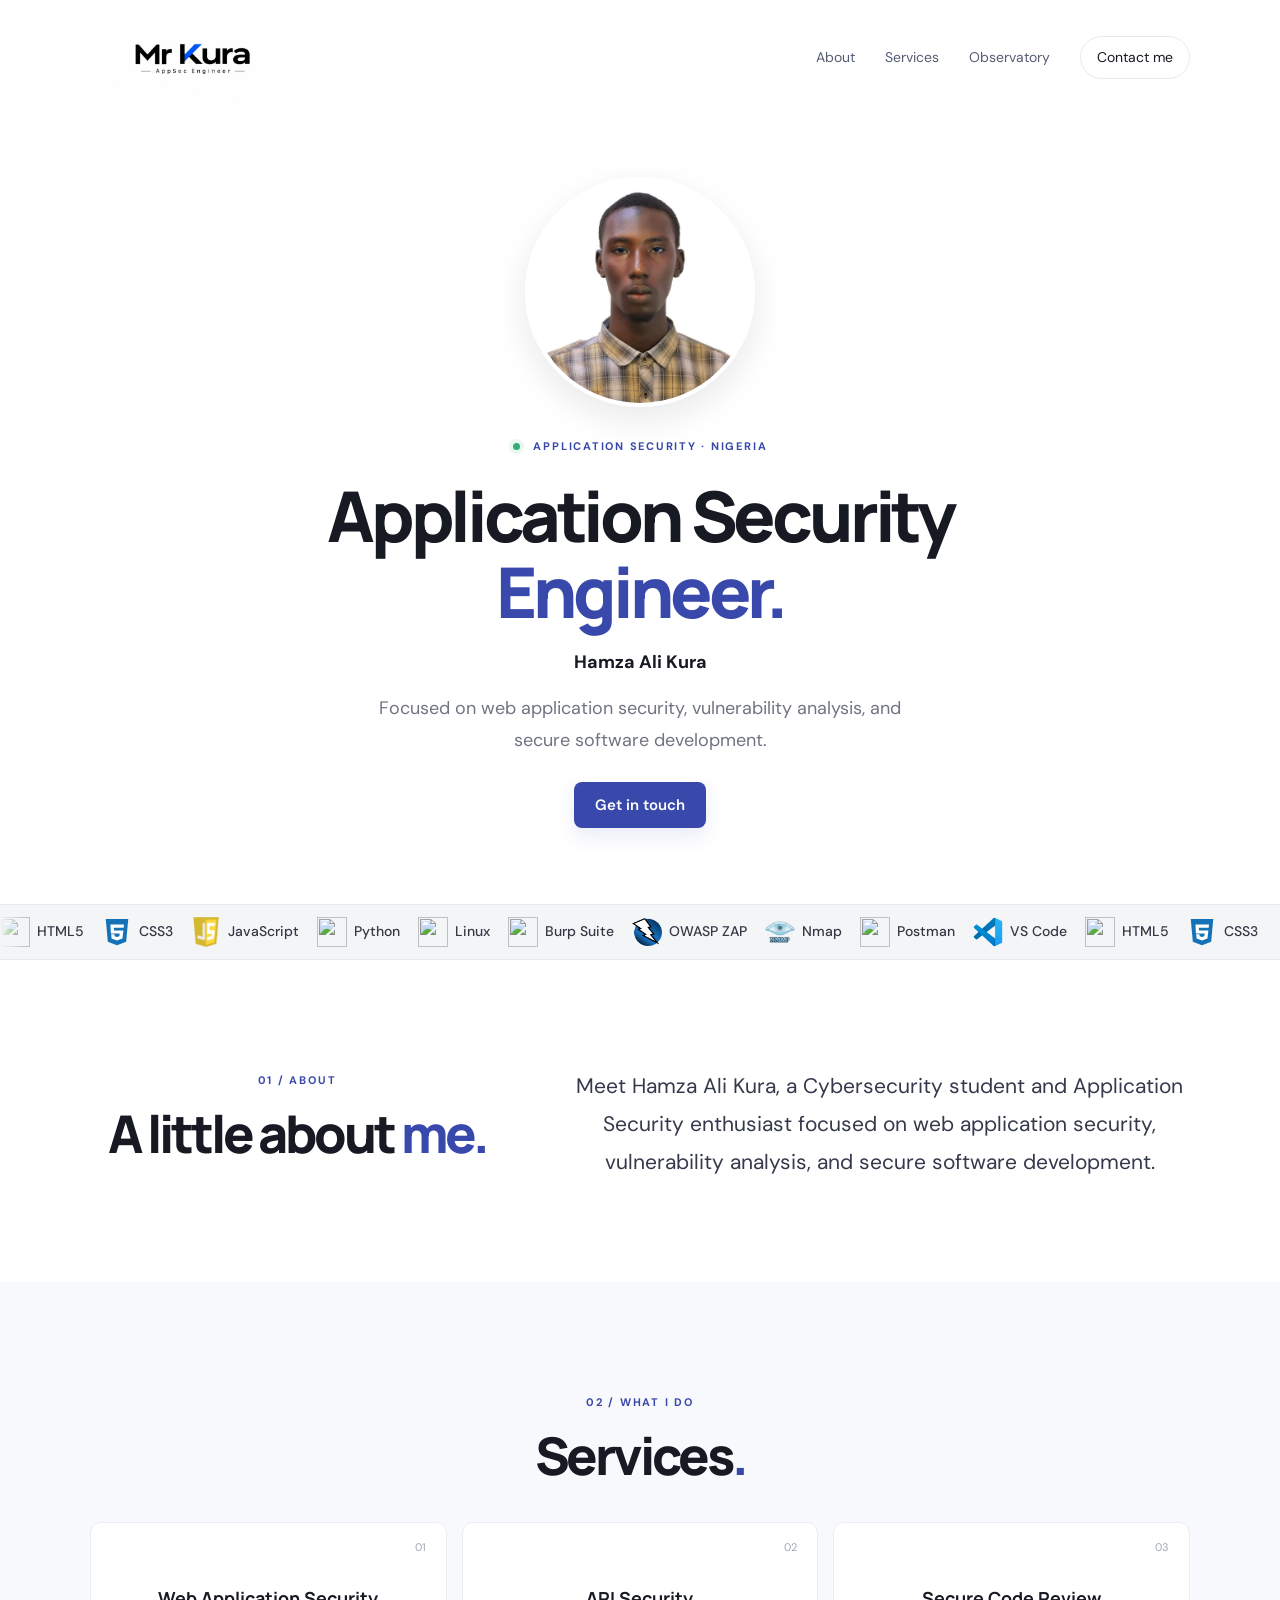
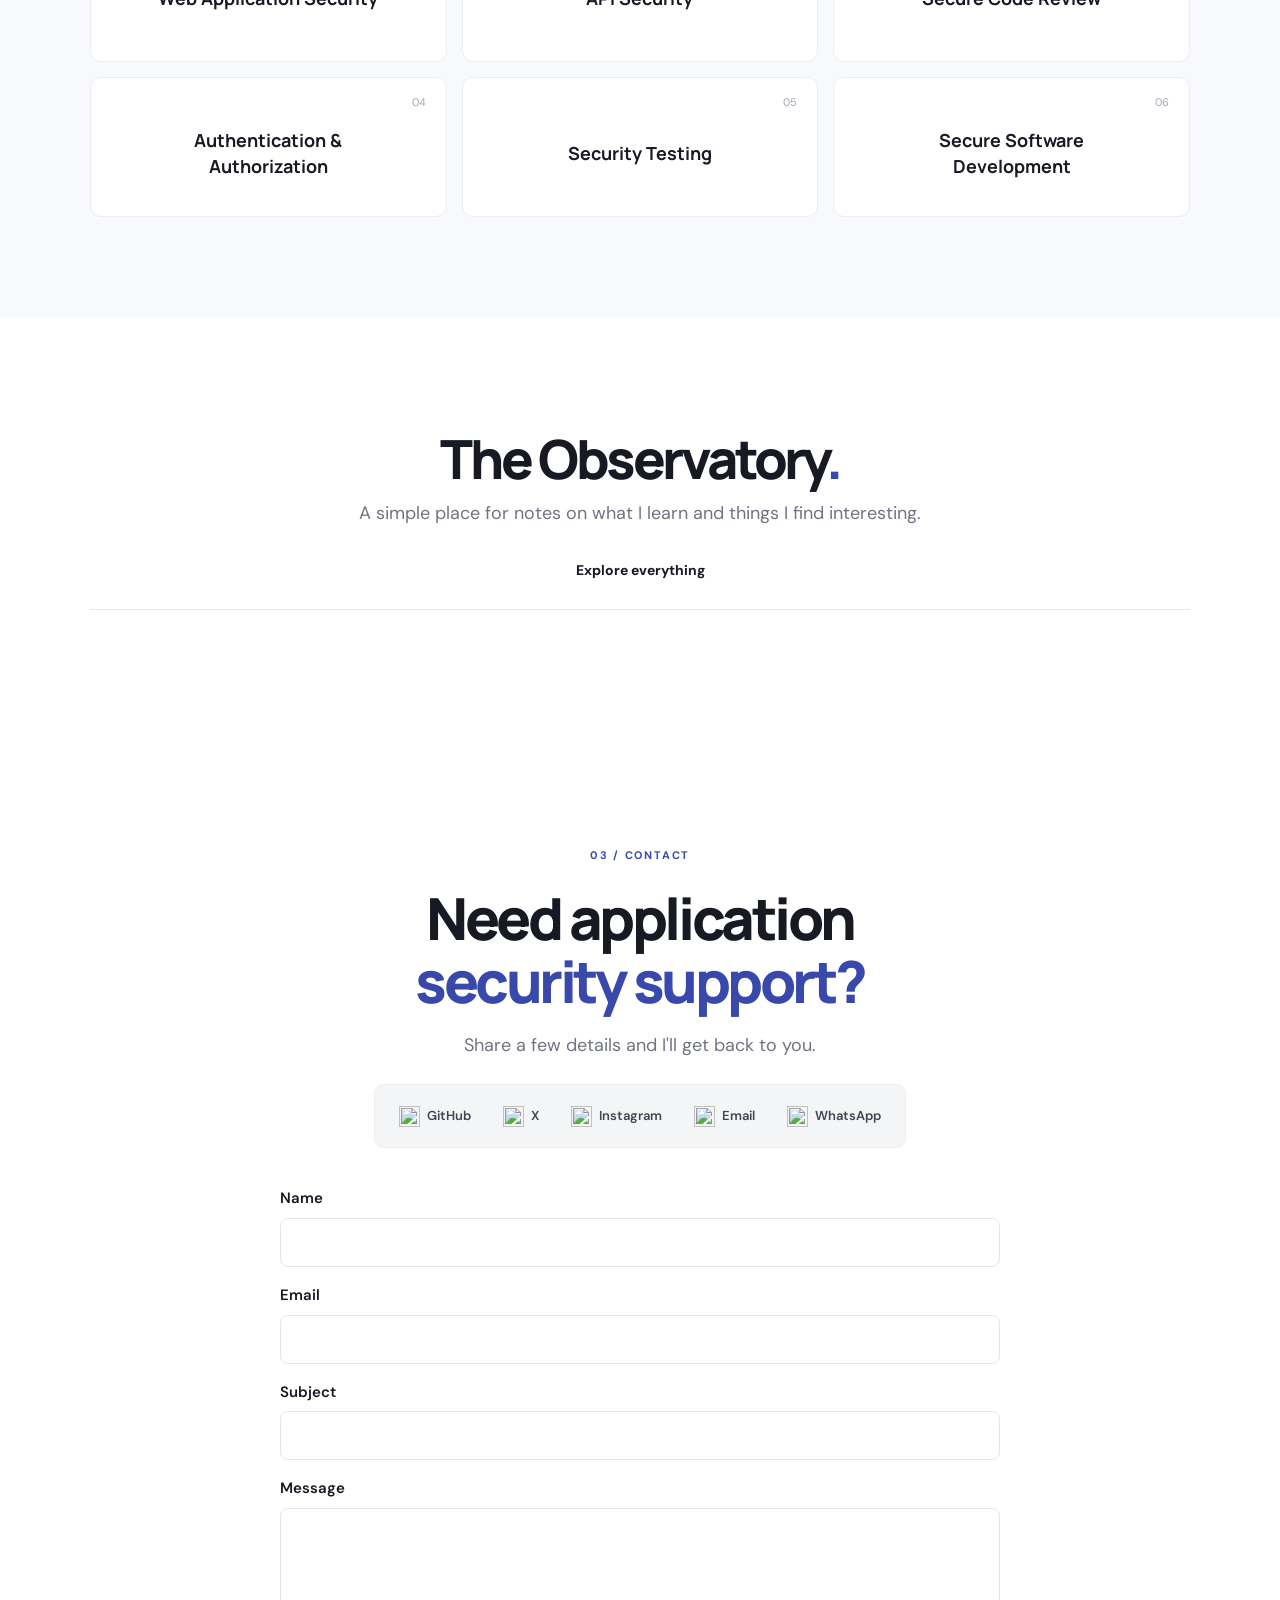
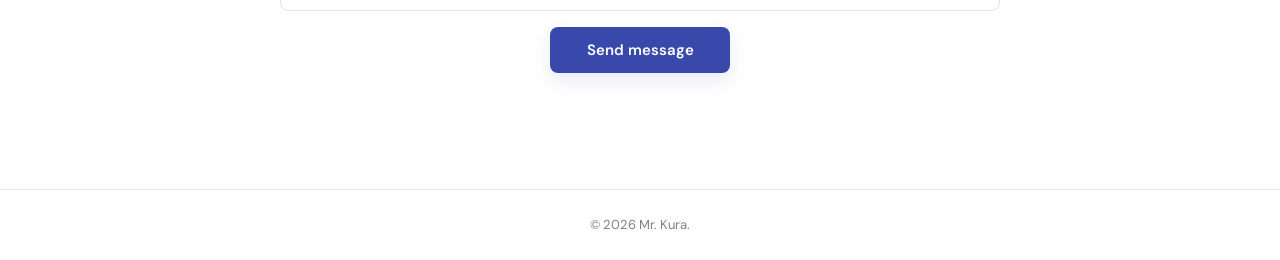
==== index.html @ a8e8bd3b "Prepare public Mr Kura website" ====
<!doctype html>
<html lang="en">
<head>
  <meta charset="utf-8"><meta name="viewport" content="width=device-width,initial-scale=1">
  <meta name="description" content="Hamza Ali Kura — Application Security Engineer focused on web application security, vulnerability analysis, and secure software development.">
  <meta name="theme-color" content="#ffffff"><title>Mr. Kura — Application Security Engineer</title>
  <link rel="preconnect" href="https://fonts.googleapis.com"><link rel="preconnect" href="https://fonts.gstatic.com" crossorigin>
  <link href="https://fonts.googleapis.com/css2?family=DM+Sans:wght@400;500;600;700&family=Manrope:wght@400;500;600;700;800&display=swap" rel="stylesheet">
  <link rel="stylesheet" href="/styles.css">
</head>
<body>
<header class="site-header"><a class="brand" href="/" aria-label="Mr. Kura home"><img src="/assets/mr-kura-logo.jpg" alt="Mr. Kura — AppSec Engineer"></a><nav aria-label="Main navigation"><a href="#about">About</a><a href="#services">Services</a><a href="/observatory/">Observatory</a><a href="#contact" class="nav-cta">Contact me</a></nav></header>
<main>
<section class="hero wrap"><div class="hero-copy"><img class="hero-portrait" src="/assets/hamza-kura-portrait.jpg" alt="Portrait of Hamza Ali Kura" width="180" height="180"><p class="eyebrow"><span class="status-dot"></span> APPLICATION SECURITY · NIGERIA</p><h1>Application Security<br><span>Engineer.</span></h1><p class="hero-role">Hamza Ali Kura</p><p class="hero-intro">Focused on web application security, vulnerability analysis, and secure software development.</p><div class="hero-actions"><a class="button primary" href="#contact">Get in touch</a></div></div></section>
<section class="tools-band" aria-label="Application security tools"><div class="tools-track"><div class="tools-row"><div class="tools-set"><span class="tool"><img src="https://cdn.simpleicons.org/html5/E34F26" data-fallback="https://cdn.jsdelivr.net/npm/simple-icons@v15/icons/html5.svg" alt="" width="22" height="22" loading="eager"><span>HTML5</span></span><span class="tool"><img src="/assets/tool-logos/css3.svg" alt="" width="22" height="22" loading="eager"><span>CSS3</span></span><span class="tool"><img src="/assets/tool-logos/javascript-user.png" alt="" width="22" height="22" loading="eager"><span>JavaScript</span></span><span class="tool"><img src="https://cdn.simpleicons.org/python/3776AB" data-fallback="https://cdn.jsdelivr.net/npm/simple-icons@v15/icons/python.svg" alt="" width="22" height="22" loading="eager"><span>Python</span></span><span class="tool"><img src="https://cdn.simpleicons.org/linux/FCC624" data-fallback="https://cdn.jsdelivr.net/npm/simple-icons@v15/icons/linux.svg" alt="" width="22" height="22" loading="eager"><span>Linux</span></span><span class="tool"><img src="https://cdn.simpleicons.org/burpsuite/FF6633" data-fallback="https://cdn.jsdelivr.net/npm/simple-icons@v15/icons/burpsuite.svg" alt="" width="22" height="22" loading="eager"><span>Burp Suite</span></span><span class="tool"><img src="/assets/tool-logos/owasp-zap-user.png" alt="" width="22" height="22" loading="eager"><span>OWASP ZAP</span></span><span class="tool"><img src="/assets/tool-logos/nmap-user.png" alt="" width="22" height="22" loading="eager"><span>Nmap</span></span><span class="tool"><img src="https://cdn.simpleicons.org/postman/FF6C37" data-fallback="https://cdn.jsdelivr.net/npm/simple-icons@v15/icons/postman.svg" alt="" width="22" height="22" loading="eager"><span>Postman</span></span><span class="tool"><img src="/assets/tool-logos/vscode-user.png" alt="" width="22" height="22" loading="eager"><span>VS Code</span></span></div><div class="tools-set" aria-hidden="true"><span class="tool"><img src="https://cdn.simpleicons.org/html5/E34F26" data-fallback="https://cdn.jsdelivr.net/npm/simple-icons@v15/icons/html5.svg" alt="" width="22" height="22" loading="eager"><span>HTML5</span></span><span class="tool"><img src="/assets/tool-logos/css3.svg" alt="" width="22" height="22" loading="eager"><span>CSS3</span></span><span class="tool"><img src="/assets/tool-logos/javascript-user.png" alt="" width="22" height="22" loading="eager"><span>JavaScript</span></span><span class="tool"><img src="https://cdn.simpleicons.org/python/3776AB" data-fallback="https://cdn.jsdelivr.net/npm/simple-icons@v15/icons/python.svg" alt="" width="22" height="22" loading="eager"><span>Python</span></span><span class="tool"><img src="https://cdn.simpleicons.org/linux/FCC624" data-fallback="https://cdn.jsdelivr.net/npm/simple-icons@v15/icons/linux.svg" alt="" width="22" height="22" loading="eager"><span>Linux</span></span><span class="tool"><img src="https://cdn.simpleicons.org/burpsuite/FF6633" data-fallback="https://cdn.jsdelivr.net/npm/simple-icons@v15/icons/burpsuite.svg" alt="" width="22" height="22" loading="eager"><span>Burp Suite</span></span><span class="tool"><img src="/assets/tool-logos/owasp-zap-user.png" alt="" width="22" height="22" loading="eager"><span>OWASP ZAP</span></span><span class="tool"><img src="/assets/tool-logos/nmap-user.png" alt="" width="22" height="22" loading="eager"><span>Nmap</span></span><span class="tool"><img src="https://cdn.simpleicons.org/postman/FF6C37" data-fallback="https://cdn.jsdelivr.net/npm/simple-icons@v15/icons/postman.svg" alt="" width="22" height="22" loading="eager"><span>Postman</span></span><span class="tool"><img src="/assets/tool-logos/vscode-user.png" alt="" width="22" height="22" loading="eager"><span>VS Code</span></span></div><div class="tools-set" aria-hidden="true"><span class="tool"><img src="https://cdn.simpleicons.org/html5/E34F26" data-fallback="https://cdn.jsdelivr.net/npm/simple-icons@v15/icons/html5.svg" alt="" width="22" height="22" loading="eager"><span>HTML5</span></span><span class="tool"><img src="/assets/tool-logos/css3.svg" alt="" width="22" height="22" loading="eager"><span>CSS3</span></span><span class="tool"><img src="/assets/tool-logos/javascript-user.png" alt="" width="22" height="22" loading="eager"><span>JavaScript</span></span><span class="tool"><img src="https://cdn.simpleicons.org/python/3776AB" data-fallback="https://cdn.jsdelivr.net/npm/simple-icons@v15/icons/python.svg" alt="" width="22" height="22" loading="eager"><span>Python</span></span><span class="tool"><img src="https://cdn.simpleicons.org/linux/FCC624" data-fallback="https://cdn.jsdelivr.net/npm/simple-icons@v15/icons/linux.svg" alt="" width="22" height="22" loading="eager"><span>Linux</span></span><span class="tool"><img src="https://cdn.simpleicons.org/burpsuite/FF6633" data-fallback="https://cdn.jsdelivr.net/npm/simple-icons@v15/icons/burpsuite.svg" alt="" width="22" height="22" loading="eager"><span>Burp Suite</span></span><span class="tool"><img src="/assets/tool-logos/owasp-zap-user.png" alt="" width="22" height="22" loading="eager"><span>OWASP ZAP</span></span><span class="tool"><img src="/assets/tool-logos/nmap-user.png" alt="" width="22" height="22" loading="eager"><span>Nmap</span></span><span class="tool"><img src="https://cdn.simpleicons.org/postman/FF6C37" data-fallback="https://cdn.jsdelivr.net/npm/simple-icons@v15/icons/postman.svg" alt="" width="22" height="22" loading="eager"><span>Postman</span></span><span class="tool"><img src="/assets/tool-logos/vscode-user.png" alt="" width="22" height="22" loading="eager"><span>VS Code</span></span></div><div class="tools-set" aria-hidden="true"><span class="tool"><img src="https://cdn.simpleicons.org/html5/E34F26" data-fallback="https://cdn.jsdelivr.net/npm/simple-icons@v15/icons/html5.svg" alt="" width="22" height="22" loading="eager"><span>HTML5</span></span><span class="tool"><img src="/assets/tool-logos/css3.svg" alt="" width="22" height="22" loading="eager"><span>CSS3</span></span><span class="tool"><img src="/assets/tool-logos/javascript-user.png" alt="" width="22" height="22" loading="eager"><span>JavaScript</span></span><span class="tool"><img src="https://cdn.simpleicons.org/python/3776AB" data-fallback="https://cdn.jsdelivr.net/npm/simple-icons@v15/icons/python.svg" alt="" width="22" height="22" loading="eager"><span>Python</span></span><span class="tool"><img src="https://cdn.simpleicons.org/linux/FCC624" data-fallback="https://cdn.jsdelivr.net/npm/simple-icons@v15/icons/linux.svg" alt="" width="22" height="22" loading="eager"><span>Linux</span></span><span class="tool"><img src="https://cdn.simpleicons.org/burpsuite/FF6633" data-fallback="https://cdn.jsdelivr.net/npm/simple-icons@v15/icons/burpsuite.svg" alt="" width="22" height="22" loading="eager"><span>Burp Suite</span></span><span class="tool"><img src="/assets/tool-logos/owasp-zap-user.png" alt="" width="22" height="22" loading="eager"><span>OWASP ZAP</span></span><span class="tool"><img src="/assets/tool-logos/nmap-user.png" alt="" width="22" height="22" loading="eager"><span>Nmap</span></span><span class="tool"><img src="https://cdn.simpleicons.org/postman/FF6C37" data-fallback="https://cdn.jsdelivr.net/npm/simple-icons@v15/icons/postman.svg" alt="" width="22" height="22" loading="eager"><span>Postman</span></span><span class="tool"><img src="/assets/tool-logos/vscode-user.png" alt="" width="22" height="22" loading="eager"><span>VS Code</span></span></div></div></div></section>
<section class="section wrap" id="about"><div class="section-heading"><p class="eyebrow">01 / ABOUT</p><h2>A little about <span>me.</span></h2></div><div class="about-copy"><p>Meet Hamza Ali Kura, a Cybersecurity student and Application Security enthusiast focused on web application security, vulnerability analysis, and secure software development.</p></div></section>
<section class="section services-section" id="services"><div class="wrap"><div class="section-heading"><p class="eyebrow">02 / WHAT I DO</p><h2>Services<span>.</span></h2></div><div class="service-grid"><article class="service-card"><span class="service-number">01</span><h3>Web Application Security</h3></article><article class="service-card"><span class="service-number">02</span><h3>API Security</h3></article><article class="service-card"><span class="service-number">03</span><h3>Secure Code Review</h3></article><article class="service-card"><span class="service-number">04</span><h3>Authentication &amp; Authorization</h3></article><article class="service-card"><span class="service-number">05</span><h3>Security Testing</h3></article><article class="service-card"><span class="service-number">06</span><h3>Secure Software Development</h3></article></div></div></section>
<section class="observatory-preview wrap" aria-labelledby="observatory-title"><div class="observatory-top"><div><h2 id="observatory-title">The Observatory<span>.</span></h2><p class="observatory-intro">A simple place for notes on what I learn and things I find interesting.</p></div><a class="text-link" href="/observatory/">Explore everything</a></div><div id="observatory-preview-list" class="preview-list" aria-live="polite"><p class="muted">A few notes from the Observatory.</p></div></section>
<section class="section contact-section" id="contact"><div class="wrap contact-layout"><div class="contact-intro"><p class="eyebrow">03 / CONTACT</p><h2>Need application<br><span>security support?</span></h2><p>Share a few details and I'll get back to you.</p><div class="social-links" aria-label="Contact and social links">
<a class="social-link" href="https://github.com/mi6n" target="_blank" rel="noopener noreferrer" aria-label="GitHub"><img src="https://cdn.simpleicons.org/github/181717" data-fallback="https://cdn.jsdelivr.net/npm/simple-icons@v15/icons/github.svg" alt=""><span>GitHub</span></a>
<a class="social-link" href="https://x.com/mi9nx" target="_blank" rel="noopener noreferrer" aria-label="X"><img src="https://cdn.simpleicons.org/x/000000" data-fallback="https://cdn.jsdelivr.net/npm/simple-icons@v15/icons/x.svg" alt=""><span>X</span></a>
<a class="social-link" href="https://www.instagram.com/mi6.nx/" target="_blank" rel="noopener noreferrer" aria-label="Instagram"><img src="https://cdn.simpleicons.org/instagram/E4405F" data-fallback="https://cdn.jsdelivr.net/npm/simple-icons@v15/icons/instagram.svg" alt=""><span>Instagram</span></a>
<a class="social-link" href="mailto:mrkura.services@gmail.com" aria-label="Email"><img src="https://cdn.simpleicons.org/gmail/EA4335" data-fallback="https://cdn.jsdelivr.net/npm/simple-icons@v15/icons/gmail.svg" alt=""><span>Email</span></a>
<a class="social-link" href="https://wa.me/qr/IKC6MCKXSMO6H1" target="_blank" rel="noopener noreferrer" aria-label="WhatsApp"><img src="https://cdn.simpleicons.org/whatsapp/25D366" data-fallback="https://cdn.jsdelivr.net/npm/simple-icons@v15/icons/whatsapp.svg" alt=""><span>WhatsApp</span></a>
</div></div><form class="contact-form" data-form="contact"><label>Name<input name="name" autocomplete="name" required maxlength="100"></label><label>Email<input name="email" type="email" autocomplete="email" required maxlength="254"></label><label>Subject<input name="subject" required maxlength="160"></label><label>Message<textarea name="message" rows="3" required maxlength="5000" data-autogrow></textarea></label><input class="trap" name="website" tabindex="-1" autocomplete="off" aria-hidden="true"><button class="button primary" type="submit">Send message</button><p class="form-status" aria-live="polite"></p></form></div></section>
</main><footer><p>© 2026 Mr. Kura.</p></footer><script src="/assets/observatory-data.js" defer></script><script src="/script.js" defer></script>
</body></html>
---- styles.css ----
:root{--ink:#171923;--muted:#707482;--blue:#3949ab;--pale:#f6f7fb;--line:#e9eaf0;--white:#fff;--serif:Manrope, sans-serif}*{box-sizing:border-box}html{scroll-behavior:smooth;scroll-padding-top:90px}body{margin:0;color:var(--ink);background:#fff;font-family:'DM Sans',sans-serif;line-height:1.65}a{color:inherit;text-decoration:none}button,input,textarea,select{font:inherit}.wrap{width:min(1100px,calc(100% - 48px));margin-inline:auto}.site-header{min-height:88px;display:flex;align-items:center;justify-content:space-between;width:min(1100px,calc(100% - 48px));margin:auto;gap:22px}.brand{display:block;width:205px;max-width:48%;overflow:hidden}.brand img{display:block;width:100%;height:auto}.site-header nav{display:flex;align-items:center;gap:30px;font-size:14px;color:#555d72}.site-header nav a:hover,.text-link:hover,.social-links a:hover{color:var(--blue)}.nav-cta{padding:9px 16px;border:1px solid var(--line);border-radius:99px;color:var(--ink)!important}.nav-cta span,.button span{margin-left:9px}.hero{min-height:570px;display:grid;grid-template-columns:1.05fr .95fr;align-items:center;gap:45px;padding-top:55px;padding-bottom:75px}.hero-copy{text-align:center;grid-column:1/-1;max-width:800px;margin:auto}.eyebrow,.section-kicker{font-size:11px;letter-spacing:.16em;font-weight:700;color:var(--blue)}.status-dot{display:inline-block;width:7px;height:7px;border-radius:50%;background:#35ad78;margin-right:9px;box-shadow:0 0 0 4px #e8f7f0}.hero h1,.section-heading h2,.contact-intro h2,.observatory-hero h1,.observatory-top h2{font-family:var(--serif);letter-spacing:-.06em;line-height:1.08;font-size:clamp(42px,6vw,70px);margin:23px 0 18px;font-weight:800}.hero h1 span,.section-heading h2 span,.contact-intro h2 span,.observatory-hero h1 span,.observatory-top h2 span{color:var(--blue)}.hero-role{font-weight:700;font-size:16px;margin:12px 0}.hero-intro{max-width:540px;color:var(--muted);font-size:16px;margin:16px auto 26px}.hero-actions{display:flex;align-items:center;justify-content:center;gap:22px}.button{border:0;border-radius:8px;padding:13px 21px;font:600 14px 'DM Sans';cursor:pointer;display:inline-flex;align-items:center;justify-content:center}.primary{background:var(--blue);color:white;box-shadow:0 8px 20px #3949ab1c}.primary:hover{background:#2e3d98;transform:translateY(-1px)}.portrait-wrap{display:none}.tools-band{background:#f7f8fb;color:var(--ink);padding:12px 0 14px;overflow:hidden;border-top:1px solid #f0f1f5;border-bottom:1px solid #f0f1f5}.tools-band .section-kicker{color:#666d7e;margin-bottom:17px;text-align:center}.tools-track{overflow:hidden;mask-image:linear-gradient(90deg,transparent,#000 4%,#000 96%,transparent)}.tools-row{display:flex;align-items:center;justify-content:space-between;gap:36px;width:max-content;min-width:100%;animation:marquee 38s linear infinite}.tools-track:hover .tools-row{animation-play-state:paused}.tool{display:flex;align-items:center;gap:9px;color:#454a57;font-size:13px;white-space:nowrap}.tool img{width:19px;height:19px;object-fit:contain}.tool img[src*="owasp"],.tool img[src*="nmap"]{filter:none}@keyframes marquee{to{transform:translateX(-35%)}}.section{padding-top:100px;padding-bottom:100px;display:grid;grid-template-columns:.8fr 1.2fr;gap:65px}.section-heading h2{font-size:48px;margin-top:17px}.about-copy{padding-top:28px;max-width:650px;color:var(--muted);font-size:18px}.about-copy p{margin:0}.about-copy p:first-child{font-size:20px;color:#34394b;line-height:1.8}.services-section{display:block;background:#f8f9fc}.services-section .section-heading{margin-bottom:38px}.service-grid{display:grid;grid-template-columns:repeat(3,minmax(0,1fr));gap:15px}.service-card{position:relative;padding:27px 24px;background:#fff;border:1px solid #eceef3;border-radius:11px;min-height:140px;display:flex;align-items:center}.service-number{position:absolute;right:20px;top:15px;font-size:11px;color:#a1a6b5}.service-card h3{font:700 16px/1.45 Manrope;margin:12px 0 0;max-width:230px}.observatory-preview{padding-top:100px;padding-bottom:100px}.observatory-top{display:flex;align-items:end;justify-content:space-between;gap:30px;padding-bottom:27px;border-bottom:1px solid var(--line)}.observatory-top h2{font-size:clamp(38px,5vw,54px);margin:12px 0}.observatory-intro{color:var(--muted);max-width:510px;margin:0}.observatory-top>.text-link{white-space:nowrap;font-size:14px;font-weight:700;padding-bottom:8px}.preview-list{display:grid;grid-template-columns:repeat(3,minmax(0,1fr));gap:26px;padding-top:25px}.preview-item{padding:4px 0}.preview-item a{display:block}.preview-item h3{font:700 19px/1.35 Manrope;margin:10px 0}.preview-item p{color:var(--muted);font-size:14px;margin:0}.entry-meta{display:flex;align-items:center;gap:12px;color:#858a98;font-size:12px}.entry-category{color:var(--blue);font-weight:700;letter-spacing:.04em}.contact-section{display:block;background:#fff}.contact-layout{display:grid;grid-template-columns:.9fr 1.1fr;gap:90px}.contact-intro h2{font-size:55px}.contact-intro>p:not(.eyebrow){color:var(--muted)}.email-link{display:inline-block;margin-top:18px;color:var(--blue);font-weight:700;font-size:14px;overflow-wrap:anywhere}.social-links{display:flex;gap:20px;flex-wrap:wrap;margin-top:24px;font-size:13px;font-weight:600;color:#555d72}.contact-form{display:grid;gap:16px}.contact-form label{font-size:13px;font-weight:600;display:grid;gap:7px}.contact-form input,.contact-form textarea,.contact-form select{width:100%;border:1px solid #e2e5ed;border-radius:8px;padding:13px 14px;font:14px 'DM Sans';color:var(--ink);background:#fff;outline:none}.contact-form input:focus,.contact-form textarea:focus,.contact-form select:focus,.search-label input:focus{border-color:var(--blue);box-shadow:0 0 0 3px #3949ab15}.contact-form textarea{resize:none;overflow-y:hidden;min-height:92px;line-height:1.6}.contact-form button{justify-self:start}.form-status{font-size:13px;color:var(--blue);margin:0}.trap{position:absolute!important;left:-10000px!important;width:1px!important;height:1px!important;opacity:0!important}footer{border-top:1px solid var(--line);text-align:center;padding:24px;color:#7a8090;font-size:13px}footer p{margin:0}
/* The Observatory */
.observatory-page{padding-top:32px;padding-bottom:100px;max-width:920px}.back-link{display:inline-block;color:#646a78;font-size:13px;font-weight:600;margin-bottom:35px}.back-link:hover{color:var(--blue)}.observatory-hero{padding:20px 0 54px;border-bottom:1px solid var(--line)}.observatory-hero h1{font-size:clamp(48px,8vw,78px);margin:15px 0}.observatory-hero>p:last-child{max-width:650px;color:var(--muted);font-size:18px;margin:0}.observatory-controls{display:grid;gap:22px;padding:25px 0 20px;border-bottom:1px solid var(--line)}.category-filters{display:flex;flex-wrap:wrap;gap:8px}.filter-button{border:1px solid transparent;border-radius:99px;background:transparent;color:#666d7b;padding:7px 12px;font-size:12px;cursor:pointer}.filter-button:hover,.filter-button.active{background:#f0f2fa;color:var(--blue);border-color:#e7e9f5}.search-label{display:grid;gap:6px;font-size:12px;font-weight:600;color:#626878;max-width:380px}.search-label input{border:1px solid var(--line);border-radius:7px;padding:11px 13px;font-size:14px;outline:none}.observatory-list{display:grid}.observatory-list-item{border-bottom:1px solid var(--line);padding:27px 0}.entry-link{display:block}.entry-link h2{font:700 24px/1.3 Manrope;letter-spacing:-.035em;margin:10px 0 6px}.entry-link>p{color:var(--muted);margin:0;max-width:700px}.entry-read{display:inline-block;margin-top:13px;font-size:12px;color:var(--blue);font-weight:700}.observatory-entry{max-width:740px;padding-top:20px}.observatory-entry h1{font:800 clamp(38px,6vw,58px)/1.1 Manrope;letter-spacing:-.055em;margin:12px 0}.entry-detail-meta{color:#858a98;font-size:13px}.entry-lede{font-size:19px;color:#555c6c;line-height:1.7;margin:28px 0}.entry-paragraph{font-size:17px;line-height:1.9;color:#444a58;margin:20px 0}.entry-references{border-top:1px solid var(--line);margin-top:45px;padding-top:22px}.entry-references h2{font:700 18px Manrope}.entry-references a{display:block;color:var(--blue);font-size:14px;margin:8px 0}.muted{color:var(--muted)}
@media(max-width:850px){.site-header nav{gap:17px}.service-grid{grid-template-columns:repeat(2,minmax(0,1fr))}.contact-layout{gap:50px}}
@media(max-width:640px){.wrap,.site-header{width:calc(100% - 36px)}.site-header{min-height:76px;gap:12px}.brand{width:150px;max-width:42%}.site-header nav{gap:11px;font-size:11px}.site-header nav a:nth-child(1),.site-header nav a:nth-child(2){display:none}.nav-cta{padding:8px 12px}.hero{min-height:auto;padding-top:65px;padding-bottom:65px}.hero h1{font-size:clamp(39px,10vw,55px)}.hero-intro{font-size:15px}.tools-band{padding:22px 0}.tools-row{gap:26px}.tool{font-size:12px}.section{grid-template-columns:1fr;gap:12px;padding-top:72px;padding-bottom:72px}.section-heading h2{font-size:41px}.about-copy{padding-top:0}.about-copy p:first-child{font-size:18px}.service-grid{grid-template-columns:1fr;gap:11px}.service-card{min-height:105px;padding:22px}.service-card h3{font-size:15px;margin:0}.observatory-preview{padding-top:72px;padding-bottom:72px}.observatory-top{display:block}.observatory-top h2{font-size:40px}.observatory-top>.text-link{display:inline-block;margin-top:20px}.preview-list{grid-template-columns:1fr;gap:23px}.contact-layout{grid-template-columns:1fr;gap:35px}.contact-intro h2{font-size:46px}.contact-form{gap:14px}.observatory-page{padding-top:25px;padding-bottom:70px}.observatory-hero{padding-bottom:35px}.observatory-hero h1{font-size:clamp(43px,12vw,62px)}.observatory-hero>p:last-child{font-size:16px}.category-filters{gap:4px}.filter-button{font-size:11px;padding:7px 9px}.entry-link h2{font-size:21px}.observatory-entry h1{font-size:39px}}
@media(max-width:360px){.site-header nav{gap:8px}.site-header nav a:nth-child(3){display:none}.brand{width:138px}.wrap,.site-header{width:calc(100% - 28px)}.hero h1{font-size:38px}.hero-actions .button{width:100%}.observatory-hero h1{font-size:40px}}
@media(prefers-reduced-motion:reduce){html{scroll-behavior:auto}.tools-row{animation:none}.primary:hover{transform:none}}

/* Requested refinements: portrait, clearer logos, larger type and centered presentation */
body{font-size:17px}
.hero{display:block;min-height:0;padding-top:62px;padding-bottom:76px;text-align:center}
.hero-copy{max-width:820px;margin:0 auto;text-align:center}
.hero-portrait{display:block;width:180px;height:180px;object-fit:cover;object-position:center 28%;border-radius:22px;margin:0 auto 28px;border:1px solid var(--line);box-shadow:0 14px 36px #17192312}
.hero-intro{font-size:18px;line-height:1.75}
.hero-role{font-size:18px}
.button{font-size:15px}
.tool{font-size:15px;gap:11px}
.tool img{width:34px;height:34px;display:block;flex:0 0 34px}
.tools-row{gap:42px}
.section-heading{text-align:center}
.section-heading h2{font-size:52px}
.about-copy{max-width:760px;margin:0 auto;padding-top:8px;text-align:center;font-size:19px}
.about-copy p:first-child{font-size:21px}
.services-section .section-heading{text-align:center}
.service-card{justify-content:center;text-align:center}
.service-card h3{font-size:18px}
.observatory-top{align-items:center;flex-direction:column;text-align:center}
.observatory-intro{font-size:17px;margin-inline:auto}
.observatory-top>.text-link{padding:0}
.preview-item h3{font-size:21px}
.preview-item p{font-size:16px}
.contact-layout{grid-template-columns:1fr;gap:38px;max-width:820px}
.contact-intro{text-align:center}
.contact-intro h2{font-size:clamp(42px,5vw,58px)}
.contact-intro>p:not(.eyebrow){font-size:18px}
.email-link{font-size:17px}
.social-links{display:flex;justify-content:center;align-items:stretch;gap:22px;flex-wrap:wrap;margin:30px auto 0}
.social-link{display:flex;min-width:112px;flex-direction:column;align-items:center;justify-content:center;gap:9px;padding:15px 18px;border:1px solid var(--line);border-radius:13px;background:#fff;color:#34394b;font-size:15px;font-weight:700;transition:transform .18s ease,border-color .18s ease,box-shadow .18s ease}
.social-link:hover{transform:translateY(-3px);border-color:#cfd3e5;box-shadow:0 10px 24px #1719230c}
.social-link img{width:42px;height:42px;object-fit:contain;display:block}
.contact-form label{font-size:15px}
.contact-form input,.contact-form textarea,.contact-form select{font-size:16px}
.observatory-page{text-align:center}
.observatory-page>.back-link{display:inline-block}
.observatory-hero{padding-top:24px;text-align:center}
.observatory-hero>p:last-child{margin-inline:auto;font-size:19px}
.observatory-controls{display:block;text-align:center}
.category-filters{justify-content:center;gap:9px}
.filter-button{font-size:14px;padding:9px 15px}
.observatory-list{max-width:850px;margin:0 auto;text-align:center;width:100%}
.observatory-list-item{padding:30px 0}
.entry-meta{justify-content:center;font-size:14px}
.entry-link h2{font-size:27px}
.entry-link>p{font-size:17px;margin-inline:auto}
.entry-read{font-size:14px}
.observatory-entry{margin:0 auto;text-align:center}
.observatory-entry .entry-detail-meta{font-size:15px}
.observatory-entry .entry-lede{font-size:21px}
.observatory-entry .entry-paragraph{font-size:18px}
.back-link{font-size:15px}
@media(max-width:640px){
  body{font-size:16px}
  .hero{padding-top:48px;padding-bottom:56px}
  .hero-portrait{width:148px;height:148px;border-radius:18px;margin-bottom:24px}
  .hero-intro{font-size:16px}
  .section-heading h2{font-size:42px}
  .about-copy p:first-child{font-size:18px}
  .tool{font-size:14px}
  .tool img{width:30px;height:30px;flex-basis:30px}
  .tools-row{gap:30px}
  .contact-intro h2{font-size:42px}
  .social-links{gap:12px}
  .social-link{min-width:calc(50% - 8px);padding:13px 10px}
  .social-link img{width:38px;height:38px}
  .observatory-hero>p:last-child{font-size:16px}
  .filter-button{font-size:13px;padding:8px 11px}
  .entry-link h2{font-size:23px}
}
@media(prefers-reduced-motion:reduce){.social-link{transition:none}.social-link:hover{transform:none}}


/* Final requested refinements: circular portrait, locally bundled logos, simple Observatory and centered contact. */
.hero-portrait{width:230px;height:230px;border-radius:50%;object-fit:cover;object-position:center 25%;border:4px solid #fff;box-shadow:0 12px 34px #17192318;margin-bottom:30px}
.tools-band{padding:22px 0 24px}
.tools-band .section-kicker{margin-bottom:12px}
.tools-track{overflow:hidden;mask-image:linear-gradient(90deg,transparent,#000 2%,#000 98%,transparent)}
.tools-row{display:flex;width:max-content;min-width:0;animation:marquee 24s linear infinite;will-change:transform}
.tools-set{display:flex;align-items:center;gap:26px;padding-right:26px;flex:0 0 auto}
.tool{display:flex;align-items:center;gap:8px;font-size:14px;font-weight:600}
.tool img{width:30px;height:30px;flex:0 0 30px;object-fit:contain}
@keyframes marquee{to{transform:translateX(-50%)}}
.tools-track:hover .tools-row{animation-play-state:running}
.observatory-top .eyebrow{display:none}
.observatory-intro{font-size:18px;max-width:570px}
.observatory-hero{padding-top:22px}
.observatory-hero .eyebrow{display:none}
.observatory-hero>p:last-child{max-width:560px;font-size:19px}
.contact-intro{text-align:center}
.social-links{justify-content:center;gap:16px}
.social-link{min-width:132px;min-height:120px;padding:16px 14px}
.social-link img{width:50px;height:50px}
.social-link small{font-size:12px;font-weight:600;color:#707482;white-space:nowrap}
.contact-form{max-width:720px;width:100%;margin-inline:auto;text-align:left}
.contact-form button{justify-self:center;min-width:190px}
.form-status{text-align:center}
@media(max-width:640px){
 .hero-portrait{width:184px;height:184px;margin-bottom:25px}
 .tools-band{padding:18px 0 20px}
 .tools-set{gap:28px;padding-right:28px}
 .tool{font-size:14px;gap:8px}
 .tool img{width:34px;height:34px;flex-basis:34px}
 .social-links{gap:10px}
 .social-link{min-width:calc(50% - 6px);min-height:112px;padding:12px 8px}
 .social-link img{width:42px;height:42px}
 .social-link small{font-size:11px}
 .contact-form button{width:100%}
}
@media(prefers-reduced-motion:reduce){.tools-row{animation:none;transform:none}}

/* Final alignment and simple Observatory presentation */
.contact-form{justify-items:stretch;text-align:left}
.contact-form button{justify-self:center;min-width:170px}
.observatory-empty{grid-column:1/-1;text-align:center;color:var(--muted);font-size:16px;padding:18px 0;margin:0}


/* Compact, reliable logo strips inspired by the reference layout. */
.tools-band{background:#f4f5f7;border-top:1px solid #e8e9ed;border-bottom:1px solid #e8e9ed;padding:12px 0;overflow:hidden}
.tools-band .tools-track{width:100%;overflow:hidden;mask-image:linear-gradient(90deg,transparent,#000 2%,#000 98%,transparent)}
.tools-row{display:flex;align-items:center;width:max-content;min-width:0;animation:marquee 30s linear infinite;will-change:transform}
.tools-set{display:flex;align-items:center;gap:34px;padding-right:34px;flex:0 0 auto}
.tool{display:flex;align-items:center;gap:8px;font-size:14px;font-weight:500;white-space:nowrap;color:#333844}
.tool img{width:20px;height:20px;flex:0 0 20px;object-fit:contain}
.tools-track:hover .tools-row{animation-play-state:running}
.contact-intro{text-align:center}
.social-links{display:flex;justify-content:center;align-items:center;flex-wrap:wrap;gap:8px;margin:24px auto 0;padding:10px 12px;width:fit-content;max-width:100%;background:#f4f5f7;border:1px solid #eceef2;border-radius:10px}
.social-link{display:inline-flex;flex-direction:row;align-items:center;justify-content:center;gap:7px;min-width:0;min-height:42px;padding:8px 12px;border:0;border-radius:7px;background:transparent;box-shadow:none;font-size:13px;font-weight:600;color:#3f4552;transition:background .18s ease,color .18s ease}
.social-link:hover{transform:none;box-shadow:none;background:#e9ebf0;color:var(--blue)}
.social-link img{display:block;width:21px;height:21px;object-fit:contain}
.contact-form{max-width:720px;width:100%;margin-inline:auto;text-align:left}
.contact-form button{justify-self:center;min-width:180px}
@media(max-width:640px){.tools-band{padding:9px 0}.tools-set{gap:20px;padding-right:20px}.tool{font-size:13px;gap:7px}.tool img{width:27px;height:27px;flex-basis:27px}.social-links{width:100%;gap:4px;padding:8px;justify-content:center}.social-link{min-height:40px;padding:7px 9px;font-size:12px}.social-link img{width:19px;height:19px}.contact-form button{width:auto;min-width:180px}}
@media(prefers-reduced-motion:reduce){.tools-row{animation:none;transform:none}.social-link{transition:none}}


/* The tools strip intentionally runs continuously, including on hover and with reduced-motion preferences. */
.tools-row{animation:marquee 18s linear infinite!important;animation-play-state:running!important}
.tools-track:hover .tools-row{animation-play-state:running!important}
@media(prefers-reduced-motion:reduce){.tools-row{animation:marquee 18s linear infinite!important;animation-play-state:running!important}}


/* Tools strip: keep the duplicated logo sets directly adjacent for a seamless loop. */
.tools-row{justify-content:flex-start !important;gap:0 !important;min-width:0 !important;width:max-content !important;animation:marquee 32s linear infinite !important}
.tools-set{display:flex !important;align-items:center !important;gap:22px !important;padding-right:22px !important;flex:0 0 auto !important}
.tools-track:hover .tools-row{animation-play-state:running !important}
.tool{display:flex !important;align-items:center !important;gap:7px !important;white-space:nowrap !important}
.tool img{width:30px !important;height:30px !important;flex:0 0 30px !important;object-fit:contain !important}
@media(max-width:600px){.tools-set{gap:18px !important;padding-right:18px !important}.tool img{width:27px !important;height:27px !important;flex-basis:27px !important}}


/* Seamless, continuously filled tools ticker: four identical sets, one-set loop. */
.tools-band { overflow: hidden !important; }
.tools-track {
  width: 100% !important;
  overflow: hidden !important;
  mask-image: linear-gradient(90deg, transparent, #000 2%, #000 98%, transparent) !important;
}
.tools-row {
  display: flex !important;
  align-items: center !important;
  justify-content: flex-start !important;
  gap: 0 !important;
  width: max-content !important;
  min-width: max-content !important;
  animation: kura-tools-loop 36s linear infinite !important;
  animation-play-state: running !important;
  will-change: transform;
}
.tools-set {
  display: flex !important;
  align-items: center !important;
  justify-content: flex-start !important;
  flex: 0 0 auto !important;
  width: max-content !important;
  min-width: max-content !important;
  gap: 18px !important;
  padding: 0 18px 0 0 !important;
  margin: 0 !important;
}
.tool {
  display: flex !important;
  flex: 0 0 auto !important;
  align-items: center !important;
  gap: 7px !important;
  white-space: nowrap !important;
}
.tool img {
  width: 30px !important;
  height: 30px !important;
  flex: 0 0 30px !important;
  object-fit: contain !important;
}
.tools-track:hover .tools-row,
.tools-track:focus-within .tools-row {
  animation-play-state: running !important;
}
@keyframes kura-tools-loop {
  from { transform: translateX(0); }
  to { transform: translateX(-25%); }
}
@media (max-width: 600px) {
  .tools-set { gap: 15px !important; padding-right: 15px !important; }
  .tool img { width: 27px !important; height: 27px !important; flex-basis: 27px !important; }
}


/* =========================================
   MR KURA — ADMIN DASHBOARD REDESIGN
========================================= */

.admin-shell {
  max-width: 1240px;
  margin: 0 auto;
  padding: 35px 24px 70px;
  text-align: left;
}

.admin-topbar {
  display: flex;
  justify-content: space-between;
  align-items: center;
  gap: 20px;
  flex-wrap: wrap;
  margin-bottom: 28px;
}

.admin-topbar h1 {
  font-size: 38px;
}

.admin-actions {
  display: flex;
  align-items: center;
  gap: 9px;
}

.admin-button {
  display: inline-flex;
  align-items: center;
  justify-content: center;
  min-height: 42px;
  padding: 10px 15px;
  border: 1px solid var(--line);
  border-radius: 9px;
  background: #fff;
  color: var(--ink);
  font-size: 13px;
  font-weight: 600;
  cursor: pointer;
}

.admin-button.primary {
  background: var(--blue);
  border-color: var(--blue);
  color: #fff;
}

.admin-tabs {
  display: flex;
  gap: 7px;
  flex-wrap: wrap;
  justify-content: flex-start;
  border-bottom: 1px solid var(--line);
  margin: 0 0 26px;
  padding: 0 0 16px;
}

.admin-tabs button {
  border: 1px solid transparent;
  border-radius: 9px;
  background: transparent;
  padding: 10px 15px;
  color: #626878;
  font-size: 13px;
  font-weight: 600;
  cursor: pointer;
}

.admin-tabs button.active {
  background: #eef0fa;
  border-color: #e0e4f5;
  color: var(--blue);
}

.admin-panel {
  display: none;
  text-align: left;
}

.admin-panel.active {
  display: block;
}

.admin-grid {
  display: grid;
  grid-template-columns: repeat(2, minmax(0, 1fr));
  gap: 15px;
}

.admin-stat,
.admin-card,
.admin-chart,
.admin-form {
  min-width: 0;
  padding: 21px;
  border: 1px solid var(--line);
  border-radius: 13px;
  background: #fff;
  text-align: left;
}

.admin-stat strong {
  font-size: 27px;
  overflow-wrap: anywhere;
}

.admin-list {
  display: grid;
  grid-template-columns: repeat(2, minmax(0, 1fr));
  gap: 14px;
}

.admin-item {
  min-width: 0;
  max-height: 260px;
  overflow: auto;
  resize: none !important;
  padding: 18px;
  border: 1px solid var(--line);
  border-radius: 12px;
  background: #fff;
  text-align: left;
  overflow-wrap: anywhere;
}

.admin-item textarea {
  resize: none !important;
}

.admin-form {
  display: grid;
  gap: 15px;
  max-width: 760px;
  margin: 20px 0;
}

.admin-form label {
  display: grid;
  gap: 7px;
  text-align: left;
  font-size: 13px;
  font-weight: 600;
}

.admin-form input,
.admin-form select,
.admin-form textarea {
  width: 100%;
  box-sizing: border-box;
  padding: 12px 13px;
  border: 1px solid #e2e5ed;
  border-radius: 9px;
  background: #fff;
  color: var(--ink);
  font-size: 14px;
  text-align: left;
}

.admin-form textarea {
  min-height: 120px;
  resize: vertical;
}

.admin-form button {
  justify-self: start;
}

.admin-chart {
  margin-top: 20px;
}

.admin-chart h2 {
  margin-top: 0;
}

.admin-section-heading {
  margin: 28px 0 14px;
}

.admin-map {
  min-height: 350px;
  border: 1px solid var(--line);
  border-radius: 13px;
  overflow: hidden;
  background: #f6f7fb;
}

.admin-map iframe {
  width: 100%;
  height: 350px;
  border: 0;
}

.currency-toolbar {
  display: flex;
  justify-content: flex-end;
  align-items: center;
  gap: 10px;
  margin-bottom: 16px;
}

.currency-switch {
  display: flex;
  gap: 3px;
  padding: 4px;
  background: #f1f2f6;
  border: 1px solid var(--line);
  border-radius: 9px;
}

.currency-switch button {
  border: 0;
  border-radius: 6px;
  padding: 7px 14px;
  background: transparent;
  color: var(--muted);
  font-size: 12px;
  font-weight: 700;
  cursor: pointer;
}

.currency-switch button.active {
  background: #fff;
  color: var(--blue);
  box-shadow: 0 1px 4px #00000012;
}

.visibility-button {
  display: grid;
  place-items: center;
  width: 38px;
  height: 36px;
  border: 1px solid var(--line);
  border-radius: 9px;
  background: #fff;
  color: var(--ink);
  cursor: pointer;
}

.visibility-button svg {
  width: 19px;
  height: 19px;
}

.admin-login {
  max-width: 460px;
  margin: 65px auto;
  padding: 0 20px;
}

.admin-login-card {
  padding: 34px;
  border: 1px solid var(--line);
  border-radius: 18px;
  background: #fff;
  text-align: center;
}

.admin-login-card h1 {
  font: 800 44px Manrope, sans-serif;
  letter-spacing: -.05em;
}

.admin-login-card .admin-form {
  max-width: none;
  border: 0;
  padding: 0;
}

.admin-login-card .admin-form button {
  width: 100%;
}

@media(max-width:700px) {
  .admin-shell {
    padding: 25px 15px 50px;
  }

  .admin-grid,
  .admin-list {
    grid-template-columns: 1fr;
  }

  .admin-topbar {
    align-items: flex-start;
  }

  .admin-actions {
    width: 100%;
    flex-wrap: wrap;
  }

  .admin-actions > * {
    flex: 1;
  }

  .admin-tabs {
    flex-wrap: nowrap;
    overflow-x: auto;
  }

  .admin-tabs button {
    flex-shrink: 0;
  }

  .admin-login-card {
    padding: 25px 20px;
  }
}

/* FIXED MESSAGE CARDS */
#messages-list .admin-item {
  height: 220px;
  min-height: 220px;
  max-height: 220px;
  resize: none;
  overflow: hidden;
  display: flex;
  flex-direction: column;
}

#messages-list .admin-item .admin-message {
  flex-shrink: 0;
  overflow-wrap: anywhere;
}

#messages-list .admin-item p {
  flex: 1;
  min-height: 0;
  overflow-y: auto;
  overflow-x: hidden;
  white-space: pre-wrap;
  overflow-wrap: anywhere;
  resize: none;
}

/* PREVENT RESIZING OF ALL ADMIN DASHBOARD BOXES */
#admin-app *,
#admin-login * {
  resize: none !important;
}

#admin-app .admin-item,
#admin-app .admin-stat,
#admin-app .admin-chart,
#admin-app .admin-map,
#admin-app textarea {
  resize: none !important;
  min-width: 0;
  box-sizing: border-box;
}


/* OVERVIEW: PENDING REQUESTS + VISITOR MAP */
.overview-pending-map {
  display: grid;
  grid-template-columns: minmax(200px, 0.8fr) minmax(0, 2fr);
  gap: 20px;
  align-items: stretch;
  margin: 22px 0;
}

.overview-pending {
  min-height: 350px;
  display: flex;
  flex-direction: column;
  justify-content: center;
}

.overview-map-column {
  min-width: 0;
}

.overview-map-column .admin-section-heading {
  margin: 0 0 12px;
}

.overview-map-column .admin-map {
  height: 350px;
  min-height: 350px;
}

.map-placeholder {
  min-height: 350px;
  display: grid;
  place-items: center;
  padding: 20px;
  text-align: center;
  color: var(--muted);
}

@media (max-width: 700px) {
  .overview-pending-map {
    grid-template-columns: 1fr;
  }

  .overview-pending {
    min-height: 120px;
  }
}


/* MR KURA — CENTERED SOC DASHBOARD */
#admin-app {
  text-align: center;
}

#admin-app .admin-stat {
  text-align: center;
  align-items: center;
}

#admin-app .admin-grid {
  justify-items: stretch;
}

#admin-app .admin-section-heading {
  display: flex;
  flex-direction: column;
  align-items: center;
  justify-content: center;
  text-align: center;
  gap: 6px;
}

#admin-app .admin-chart {
  text-align: center;
}

#admin-app .admin-chart h2,
#admin-app .admin-chart p {
  text-align: center;
}

#admin-app .admin-map {
  width: 100%;
  overflow: hidden;
  border-radius: 14px;
  text-align: center;
}

#admin-app .map-placeholder {
  text-align: center;
}

#admin-app .overview-pending {
  align-items: center;
  text-align: center;
}

#admin-app .overview-map-column {
  text-align: center;
}

#admin-app .admin-topbar {
  align-items: center;
}

#admin-app .admin-actions {
  align-items: center;
  justify-content: center;
}

/* ILLUSTRATIVE VISITOR WORLD MAP */
#visitor-map {
  min-height: 350px;
  height: 350px;
  background: #fff;
  border: 1px solid #dce3f5;
  border-radius: 16px;
  padding: 12px;
  box-sizing: border-box;
}

.visitor-map-heading {
  text-align: center;
  color: #111a3a;
  font-size: 22px;
  font-weight: 800;
  padding: 5px 0 10px;
}

#visitor-world-map {
  display: block;
  width: 100%;
  height: 300px;
  min-height: 300px;
  transform: none;
  overflow: visible;
}

#visitor-world-map .country {
  fill: #dfe3eb;
  stroke: #fff;
  stroke-width: .65;
  stroke-linejoin: round;
}

#visitor-world-map .highlight {
  fill: #2453e6;
}

#visitor-world-map .country:hover {
  fill: #aebbd5;
}

#visitor-world-map .highlight:hover {
  fill: #173fc0;
}

/* CENTER VISITOR MAP */
#visitor-map {
  display: flex;
  flex-direction: column;
  align-items: center;
  justify-content: center;
  text-align: center;
}

.visitor-map-heading {
  width: 100%;
  text-align: center;
}

#visitor-world-map {
  display: block;
  width: 100%;
  height: 300px;
  margin: auto;
  transform: none
}

/* ADMIN DASHBOARD CENTER ALIGNMENT */
body:has(#visitor-map) {
  text-align: center;
}

body:has(#visitor-map) h1,
body:has(#visitor-map) h2,
body:has(#visitor-map) h3,
body:has(#visitor-map) p,
body:has(#visitor-map) small,
body:has(#visitor-map) label {
  text-align: center;
}

body:has(#visitor-map) .admin-tabs,
body:has(#visitor-map) .admin-nav,
body:has(#visitor-map) .admin-actions,
body:has(#visitor-map) .admin-header-actions {
  justify-content: center;
}

body:has(#visitor-map) form {
  text-align: center;
}

body:has(#visitor-map) form button {
  margin-left: auto;
  margin-right: auto;
}
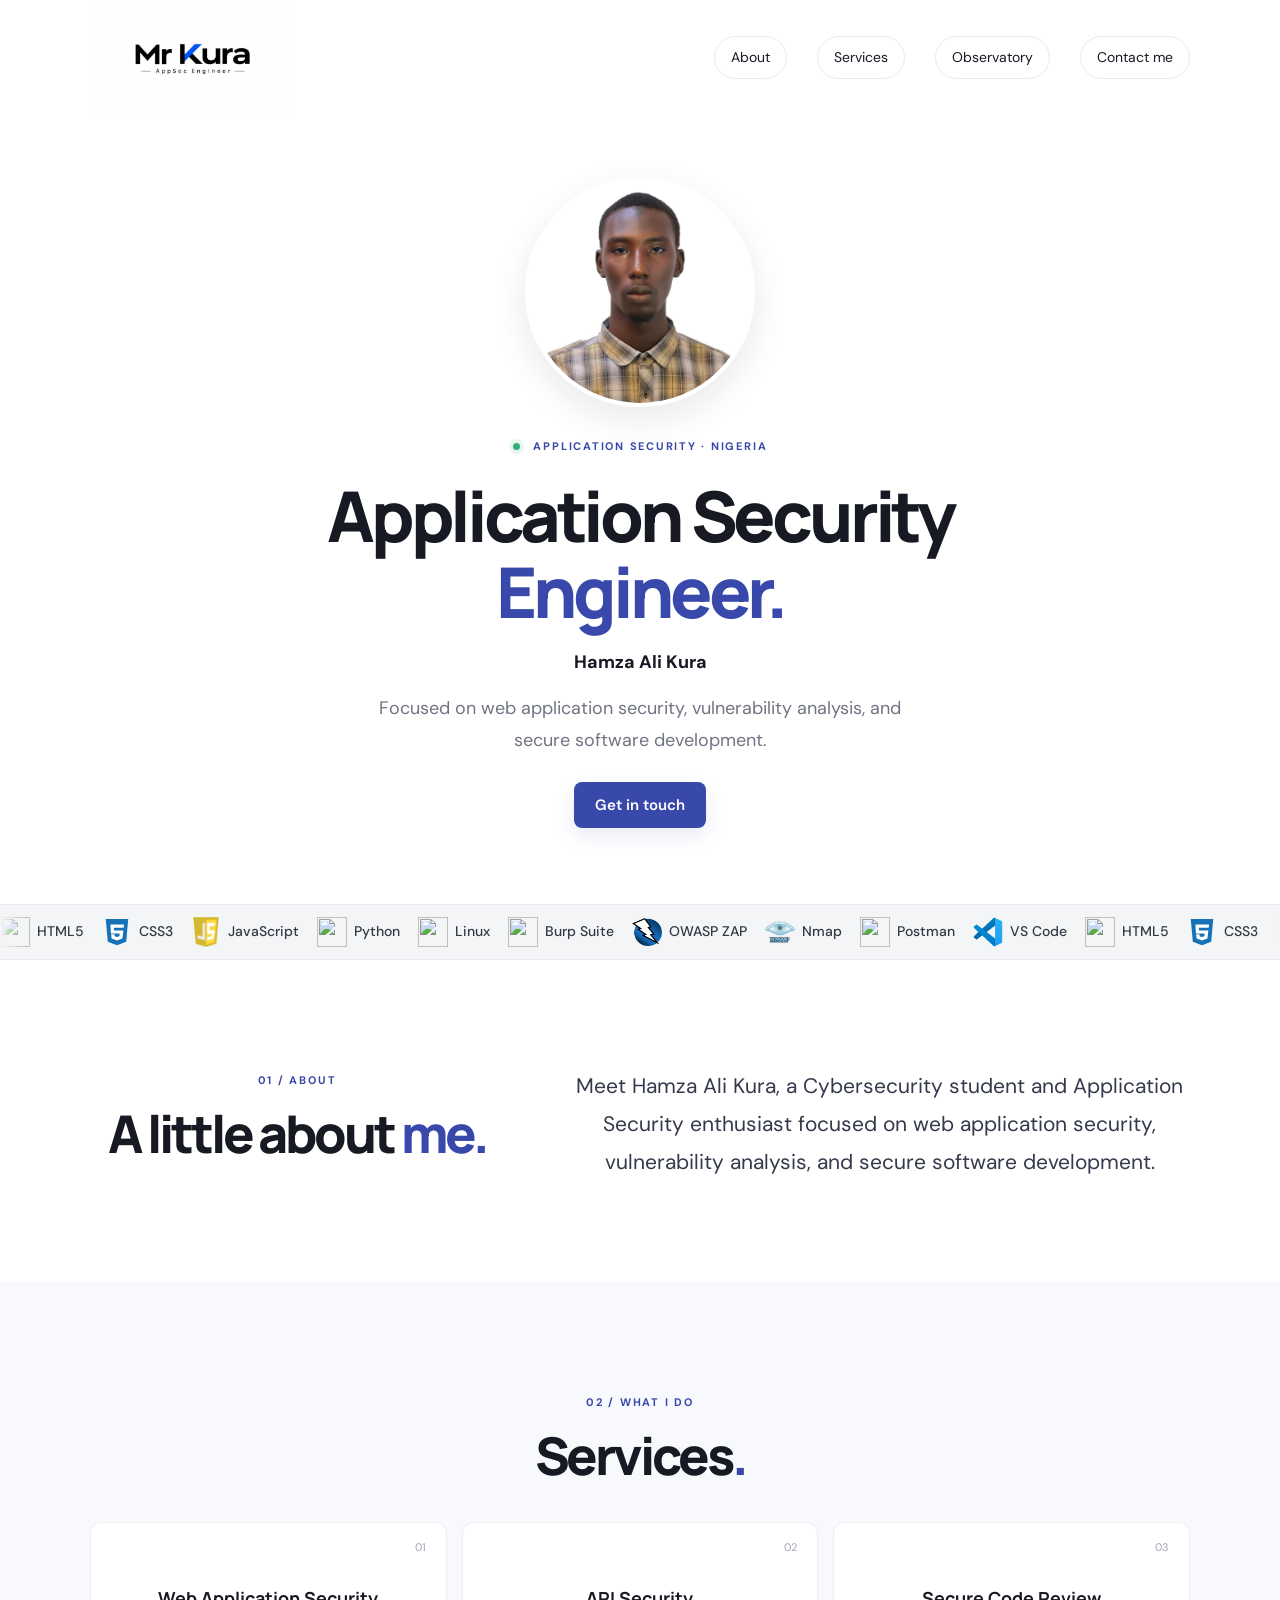
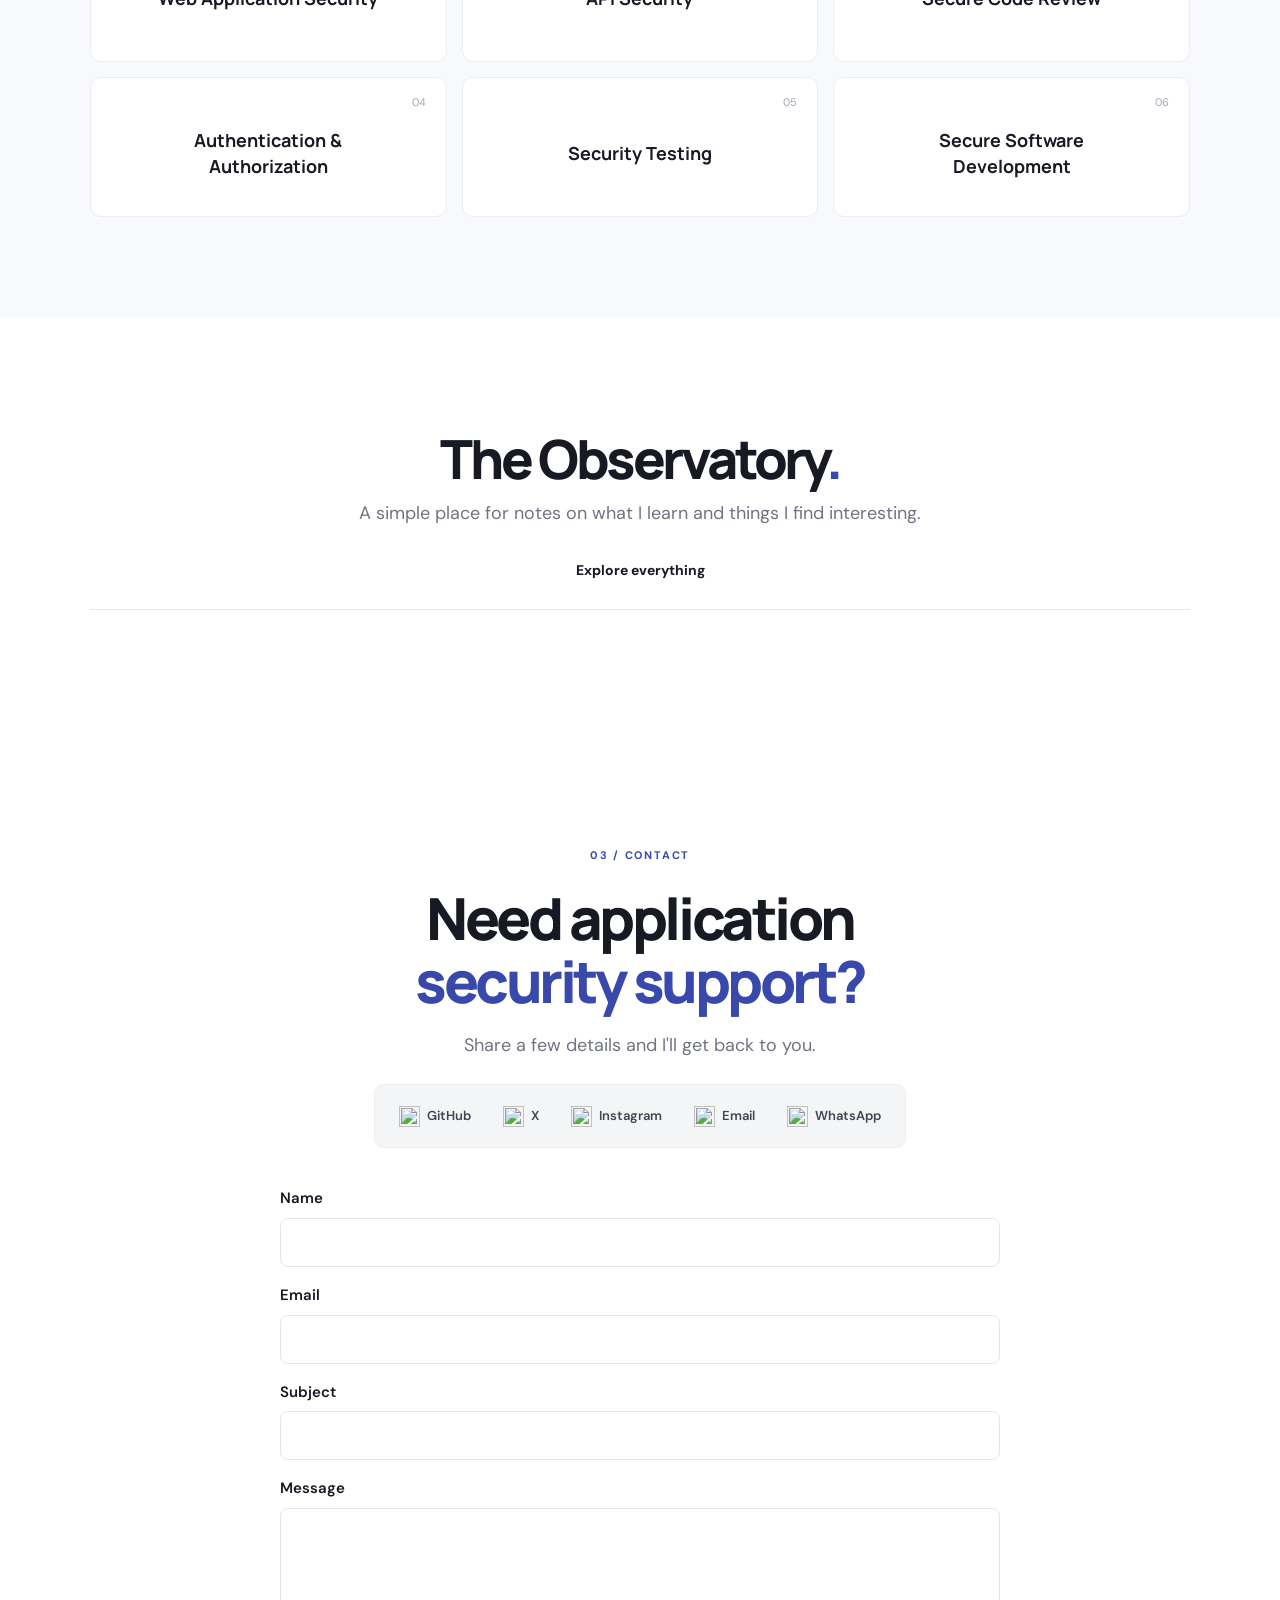
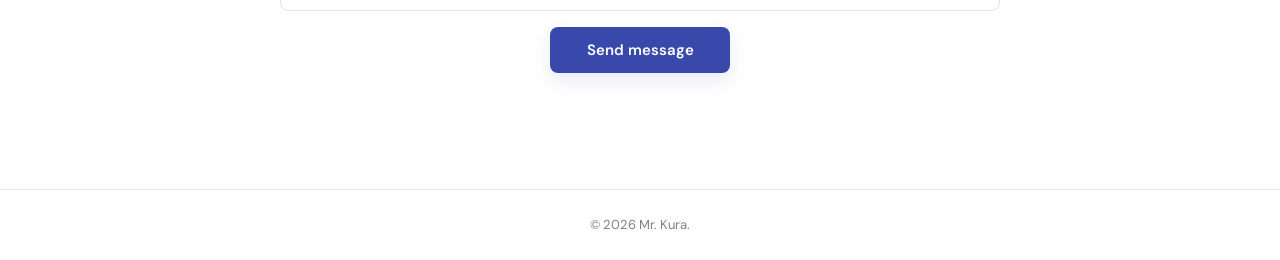
==== commit 3fa6a030: "Style all navigation links consistently" ====
--- a/index.html
+++ b/index.html
@@ -9,7 +9,12 @@
   <link rel="stylesheet" href="/styles.css">
 </head>
 <body>
-<header class="site-header"><a class="brand" href="/" aria-label="Mr. Kura home"><img src="/assets/mr-kura-logo.jpg" alt="Mr. Kura — AppSec Engineer"></a><nav aria-label="Main navigation"><a href="#about">About</a><a href="#services">Services</a><a href="/observatory/">Observatory</a><a href="#contact" class="nav-cta">Contact me</a></nav></header>
+<header class="site-header"><a class="brand" href="/" aria-label="Mr. Kura home"><img src="/assets/mr-kura-logo.jpg" alt="Mr. Kura — AppSec Engineer"></a><nav aria-label="Main navigation">
+  <a href="#about" class="nav-cta">About</a>
+  <a href="#services" class="nav-cta">Services</a>
+  <a href="/observatory/" class="nav-cta">Observatory</a>
+  <a href="#contact" class="nav-cta">Contact me</a>
+</nav></header>
 <main>
 <section class="hero wrap"><div class="hero-copy"><img class="hero-portrait" src="/assets/hamza-kura-portrait.jpg" alt="Portrait of Hamza Ali Kura" width="180" height="180"><p class="eyebrow"><span class="status-dot"></span> APPLICATION SECURITY · NIGERIA</p><h1>Application Security<br><span>Engineer.</span></h1><p class="hero-role">Hamza Ali Kura</p><p class="hero-intro">Focused on web application security, vulnerability analysis, and secure software development.</p><div class="hero-actions"><a class="button primary" href="#contact">Get in touch</a></div></div></section>
 <section class="tools-band" aria-label="Application security tools"><div class="tools-track"><div class="tools-row"><div class="tools-set"><span class="tool"><img src="https://cdn.simpleicons.org/html5/E34F26" data-fallback="https://cdn.jsdelivr.net/npm/simple-icons@v15/icons/html5.svg" alt="" width="22" height="22" loading="eager"><span>HTML5</span></span><span class="tool"><img src="/assets/tool-logos/css3.svg" alt="" width="22" height="22" loading="eager"><span>CSS3</span></span><span class="tool"><img src="/assets/tool-logos/javascript-user.png" alt="" width="22" height="22" loading="eager"><span>JavaScript</span></span><span class="tool"><img src="https://cdn.simpleicons.org/python/3776AB" data-fallback="https://cdn.jsdelivr.net/npm/simple-icons@v15/icons/python.svg" alt="" width="22" height="22" loading="eager"><span>Python</span></span><span class="tool"><img src="https://cdn.simpleicons.org/linux/FCC624" data-fallback="https://cdn.jsdelivr.net/npm/simple-icons@v15/icons/linux.svg" alt="" width="22" height="22" loading="eager"><span>Linux</span></span><span class="tool"><img src="https://cdn.simpleicons.org/burpsuite/FF6633" data-fallback="https://cdn.jsdelivr.net/npm/simple-icons@v15/icons/burpsuite.svg" alt="" width="22" height="22" loading="eager"><span>Burp Suite</span></span><span class="tool"><img src="/assets/tool-logos/owasp-zap-user.png" alt="" width="22" height="22" loading="eager"><span>OWASP ZAP</span></span><span class="tool"><img src="/assets/tool-logos/nmap-user.png" alt="" width="22" height="22" loading="eager"><span>Nmap</span></span><span class="tool"><img src="https://cdn.simpleicons.org/postman/FF6C37" data-fallback="https://cdn.jsdelivr.net/npm/simple-icons@v15/icons/postman.svg" alt="" width="22" height="22" loading="eager"><span>Postman</span></span><span class="tool"><img src="/assets/tool-logos/vscode-user.png" alt="" width="22" height="22" loading="eager"><span>VS Code</span></span></div><div class="tools-set" aria-hidden="true"><span class="tool"><img src="https://cdn.simpleicons.org/html5/E34F26" data-fallback="https://cdn.jsdelivr.net/npm/simple-icons@v15/icons/html5.svg" alt="" width="22" height="22" loading="eager"><span>HTML5</span></span><span class="tool"><img src="/assets/tool-logos/css3.svg" alt="" width="22" height="22" loading="eager"><span>CSS3</span></span><span class="tool"><img src="/assets/tool-logos/javascript-user.png" alt="" width="22" height="22" loading="eager"><span>JavaScript</span></span><span class="tool"><img src="https://cdn.simpleicons.org/python/3776AB" data-fallback="https://cdn.jsdelivr.net/npm/simple-icons@v15/icons/python.svg" alt="" width="22" height="22" loading="eager"><span>Python</span></span><span class="tool"><img src="https://cdn.simpleicons.org/linux/FCC624" data-fallback="https://cdn.jsdelivr.net/npm/simple-icons@v15/icons/linux.svg" alt="" width="22" height="22" loading="eager"><span>Linux</span></span><span class="tool"><img src="https://cdn.simpleicons.org/burpsuite/FF6633" data-fallback="https://cdn.jsdelivr.net/npm/simple-icons@v15/icons/burpsuite.svg" alt="" width="22" height="22" loading="eager"><span>Burp Suite</span></span><span class="tool"><img src="/assets/tool-logos/owasp-zap-user.png" alt="" width="22" height="22" loading="eager"><span>OWASP ZAP</span></span><span class="tool"><img src="/assets/tool-logos/nmap-user.png" alt="" width="22" height="22" loading="eager"><span>Nmap</span></span><span class="tool"><img src="https://cdn.simpleicons.org/postman/FF6C37" data-fallback="https://cdn.jsdelivr.net/npm/simple-icons@v15/icons/postman.svg" alt="" width="22" height="22" loading="eager"><span>Postman</span></span><span class="tool"><img src="/assets/tool-logos/vscode-user.png" alt="" width="22" height="22" loading="eager"><span>VS Code</span></span></div><div class="tools-set" aria-hidden="true"><span class="tool"><img src="https://cdn.simpleicons.org/html5/E34F26" data-fallback="https://cdn.jsdelivr.net/npm/simple-icons@v15/icons/html5.svg" alt="" width="22" height="22" loading="eager"><span>HTML5</span></span><span class="tool"><img src="/assets/tool-logos/css3.svg" alt="" width="22" height="22" loading="eager"><span>CSS3</span></span><span class="tool"><img src="/assets/tool-logos/javascript-user.png" alt="" width="22" height="22" loading="eager"><span>JavaScript</span></span><span class="tool"><img src="https://cdn.simpleicons.org/python/3776AB" data-fallback="https://cdn.jsdelivr.net/npm/simple-icons@v15/icons/python.svg" alt="" width="22" height="22" loading="eager"><span>Python</span></span><span class="tool"><img src="https://cdn.simpleicons.org/linux/FCC624" data-fallback="https://cdn.jsdelivr.net/npm/simple-icons@v15/icons/linux.svg" alt="" width="22" height="22" loading="eager"><span>Linux</span></span><span class="tool"><img src="https://cdn.simpleicons.org/burpsuite/FF6633" data-fallback="https://cdn.jsdelivr.net/npm/simple-icons@v15/icons/burpsuite.svg" alt="" width="22" height="22" loading="eager"><span>Burp Suite</span></span><span class="tool"><img src="/assets/tool-logos/owasp-zap-user.png" alt="" width="22" height="22" loading="eager"><span>OWASP ZAP</span></span><span class="tool"><img src="/assets/tool-logos/nmap-user.png" alt="" width="22" height="22" loading="eager"><span>Nmap</span></span><span class="tool"><img src="https://cdn.simpleicons.org/postman/FF6C37" data-fallback="https://cdn.jsdelivr.net/npm/simple-icons@v15/icons/postman.svg" alt="" width="22" height="22" loading="eager"><span>Postman</span></span><span class="tool"><img src="/assets/tool-logos/vscode-user.png" alt="" width="22" height="22" loading="eager"><span>VS Code</span></span></div><div class="tools-set" aria-hidden="true"><span class="tool"><img src="https://cdn.simpleicons.org/html5/E34F26" data-fallback="https://cdn.jsdelivr.net/npm/simple-icons@v15/icons/html5.svg" alt="" width="22" height="22" loading="eager"><span>HTML5</span></span><span class="tool"><img src="/assets/tool-logos/css3.svg" alt="" width="22" height="22" loading="eager"><span>CSS3</span></span><span class="tool"><img src="/assets/tool-logos/javascript-user.png" alt="" width="22" height="22" loading="eager"><span>JavaScript</span></span><span class="tool"><img src="https://cdn.simpleicons.org/python/3776AB" data-fallback="https://cdn.jsdelivr.net/npm/simple-icons@v15/icons/python.svg" alt="" width="22" height="22" loading="eager"><span>Python</span></span><span class="tool"><img src="https://cdn.simpleicons.org/linux/FCC624" data-fallback="https://cdn.jsdelivr.net/npm/simple-icons@v15/icons/linux.svg" alt="" width="22" height="22" loading="eager"><span>Linux</span></span><span class="tool"><img src="https://cdn.simpleicons.org/burpsuite/FF6633" data-fallback="https://cdn.jsdelivr.net/npm/simple-icons@v15/icons/burpsuite.svg" alt="" width="22" height="22" loading="eager"><span>Burp Suite</span></span><span class="tool"><img src="/assets/tool-logos/owasp-zap-user.png" alt="" width="22" height="22" loading="eager"><span>OWASP ZAP</span></span><span class="tool"><img src="/assets/tool-logos/nmap-user.png" alt="" width="22" height="22" loading="eager"><span>Nmap</span></span><span class="tool"><img src="https://cdn.simpleicons.org/postman/FF6C37" data-fallback="https://cdn.jsdelivr.net/npm/simple-icons@v15/icons/postman.svg" alt="" width="22" height="22" loading="eager"><span>Postman</span></span><span class="tool"><img src="/assets/tool-logos/vscode-user.png" alt="" width="22" height="22" loading="eager"><span>VS Code</span></span></div></div></div></section>
--- a/styles.css
+++ b/styles.css
@@ -2,8 +2,8 @@
 /* The Observatory */
 .observatory-page{padding-top:32px;padding-bottom:100px;max-width:920px}.back-link{display:inline-block;color:#646a78;font-size:13px;font-weight:600;margin-bottom:35px}.back-link:hover{color:var(--blue)}.observatory-hero{padding:20px 0 54px;border-bottom:1px solid var(--line)}.observatory-hero h1{font-size:clamp(48px,8vw,78px);margin:15px 0}.observatory-hero>p:last-child{max-width:650px;color:var(--muted);font-size:18px;margin:0}.observatory-controls{display:grid;gap:22px;padding:25px 0 20px;border-bottom:1px solid var(--line)}.category-filters{display:flex;flex-wrap:wrap;gap:8px}.filter-button{border:1px solid transparent;border-radius:99px;background:transparent;color:#666d7b;padding:7px 12px;font-size:12px;cursor:pointer}.filter-button:hover,.filter-button.active{background:#f0f2fa;color:var(--blue);border-color:#e7e9f5}.search-label{display:grid;gap:6px;font-size:12px;font-weight:600;color:#626878;max-width:380px}.search-label input{border:1px solid var(--line);border-radius:7px;padding:11px 13px;font-size:14px;outline:none}.observatory-list{display:grid}.observatory-list-item{border-bottom:1px solid var(--line);padding:27px 0}.entry-link{display:block}.entry-link h2{font:700 24px/1.3 Manrope;letter-spacing:-.035em;margin:10px 0 6px}.entry-link>p{color:var(--muted);margin:0;max-width:700px}.entry-read{display:inline-block;margin-top:13px;font-size:12px;color:var(--blue);font-weight:700}.observatory-entry{max-width:740px;padding-top:20px}.observatory-entry h1{font:800 clamp(38px,6vw,58px)/1.1 Manrope;letter-spacing:-.055em;margin:12px 0}.entry-detail-meta{color:#858a98;font-size:13px}.entry-lede{font-size:19px;color:#555c6c;line-height:1.7;margin:28px 0}.entry-paragraph{font-size:17px;line-height:1.9;color:#444a58;margin:20px 0}.entry-references{border-top:1px solid var(--line);margin-top:45px;padding-top:22px}.entry-references h2{font:700 18px Manrope}.entry-references a{display:block;color:var(--blue);font-size:14px;margin:8px 0}.muted{color:var(--muted)}
 @media(max-width:850px){.site-header nav{gap:17px}.service-grid{grid-template-columns:repeat(2,minmax(0,1fr))}.contact-layout{gap:50px}}
-@media(max-width:640px){.wrap,.site-header{width:calc(100% - 36px)}.site-header{min-height:76px;gap:12px}.brand{width:150px;max-width:42%}.site-header nav{gap:11px;font-size:11px}.site-header nav a:nth-child(1),.site-header nav a:nth-child(2){display:none}.nav-cta{padding:8px 12px}.hero{min-height:auto;padding-top:65px;padding-bottom:65px}.hero h1{font-size:clamp(39px,10vw,55px)}.hero-intro{font-size:15px}.tools-band{padding:22px 0}.tools-row{gap:26px}.tool{font-size:12px}.section{grid-template-columns:1fr;gap:12px;padding-top:72px;padding-bottom:72px}.section-heading h2{font-size:41px}.about-copy{padding-top:0}.about-copy p:first-child{font-size:18px}.service-grid{grid-template-columns:1fr;gap:11px}.service-card{min-height:105px;padding:22px}.service-card h3{font-size:15px;margin:0}.observatory-preview{padding-top:72px;padding-bottom:72px}.observatory-top{display:block}.observatory-top h2{font-size:40px}.observatory-top>.text-link{display:inline-block;margin-top:20px}.preview-list{grid-template-columns:1fr;gap:23px}.contact-layout{grid-template-columns:1fr;gap:35px}.contact-intro h2{font-size:46px}.contact-form{gap:14px}.observatory-page{padding-top:25px;padding-bottom:70px}.observatory-hero{padding-bottom:35px}.observatory-hero h1{font-size:clamp(43px,12vw,62px)}.observatory-hero>p:last-child{font-size:16px}.category-filters{gap:4px}.filter-button{font-size:11px;padding:7px 9px}.entry-link h2{font-size:21px}.observatory-entry h1{font-size:39px}}
-@media(max-width:360px){.site-header nav{gap:8px}.site-header nav a:nth-child(3){display:none}.brand{width:138px}.wrap,.site-header{width:calc(100% - 28px)}.hero h1{font-size:38px}.hero-actions .button{width:100%}.observatory-hero h1{font-size:40px}}
+@media(max-width:640px){.wrap,.site-header{width:calc(100% - 36px)}.site-header{min-height:76px;gap:12px}.brand{width:150px;max-width:42%}.site-header nav{gap:11px;font-size:11px}.site-header nav a:nth-child(1),.site-header nav a:nth-child(2){display:inline-flex}.nav-cta{padding:8px 12px}.hero{min-height:auto;padding-top:65px;padding-bottom:65px}.hero h1{font-size:clamp(39px,10vw,55px)}.hero-intro{font-size:15px}.tools-band{padding:22px 0}.tools-row{gap:26px}.tool{font-size:12px}.section{grid-template-columns:1fr;gap:12px;padding-top:72px;padding-bottom:72px}.section-heading h2{font-size:41px}.about-copy{padding-top:0}.about-copy p:first-child{font-size:18px}.service-grid{grid-template-columns:1fr;gap:11px}.service-card{min-height:105px;padding:22px}.service-card h3{font-size:15px;margin:0}.observatory-preview{padding-top:72px;padding-bottom:72px}.observatory-top{display:block}.observatory-top h2{font-size:40px}.observatory-top>.text-link{display:inline-block;margin-top:20px}.preview-list{grid-template-columns:1fr;gap:23px}.contact-layout{grid-template-columns:1fr;gap:35px}.contact-intro h2{font-size:46px}.contact-form{gap:14px}.observatory-page{padding-top:25px;padding-bottom:70px}.observatory-hero{padding-bottom:35px}.observatory-hero h1{font-size:clamp(43px,12vw,62px)}.observatory-hero>p:last-child{font-size:16px}.category-filters{gap:4px}.filter-button{font-size:11px;padding:7px 9px}.entry-link h2{font-size:21px}.observatory-entry h1{font-size:39px}}
+@media(max-width:360px){.site-header nav{gap:8px}.site-header nav a:nth-child(3){display:inline-flex}.brand{width:138px}.wrap,.site-header{width:calc(100% - 28px)}.hero h1{font-size:38px}.hero-actions .button{width:100%}.observatory-hero h1{font-size:40px}}
 @media(prefers-reduced-motion:reduce){html{scroll-behavior:auto}.tools-row{animation:none}.primary:hover{transform:none}}
 
 /* Requested refinements: portrait, clearer logos, larger type and centered presentation */
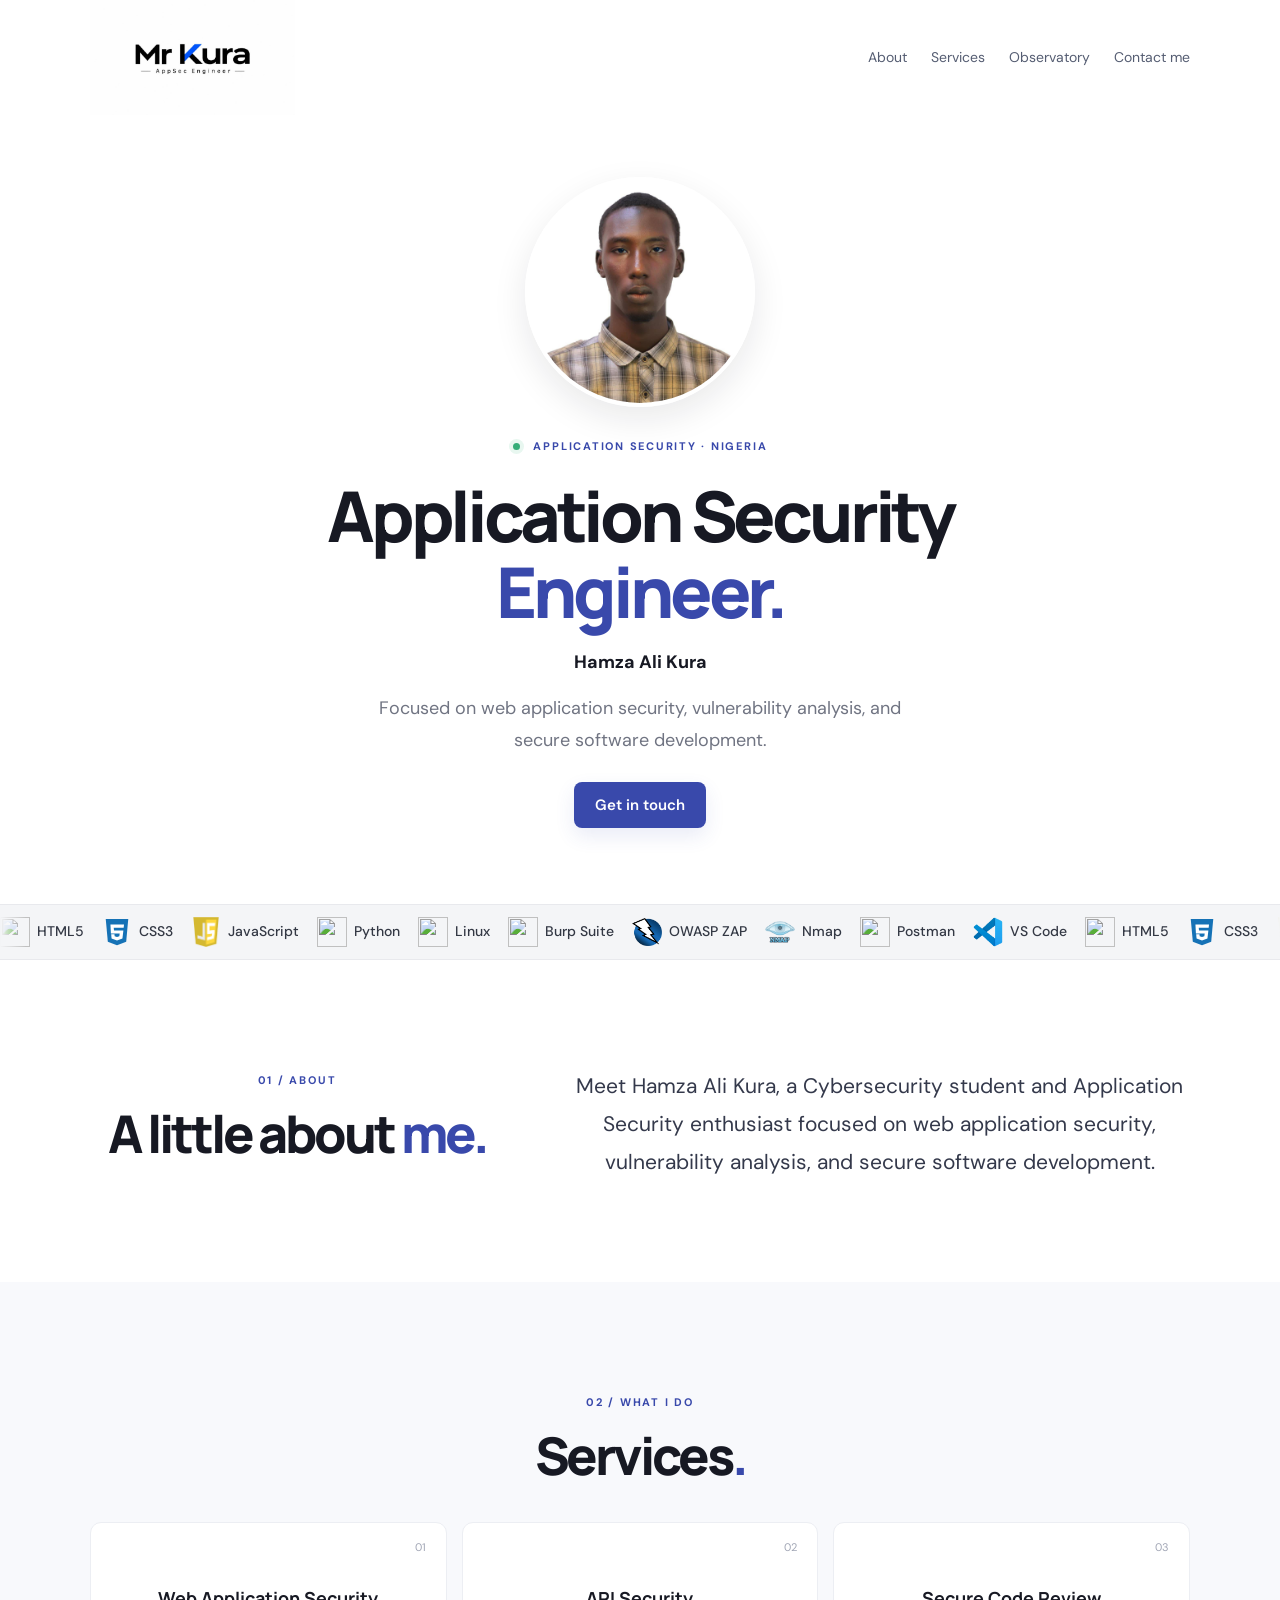
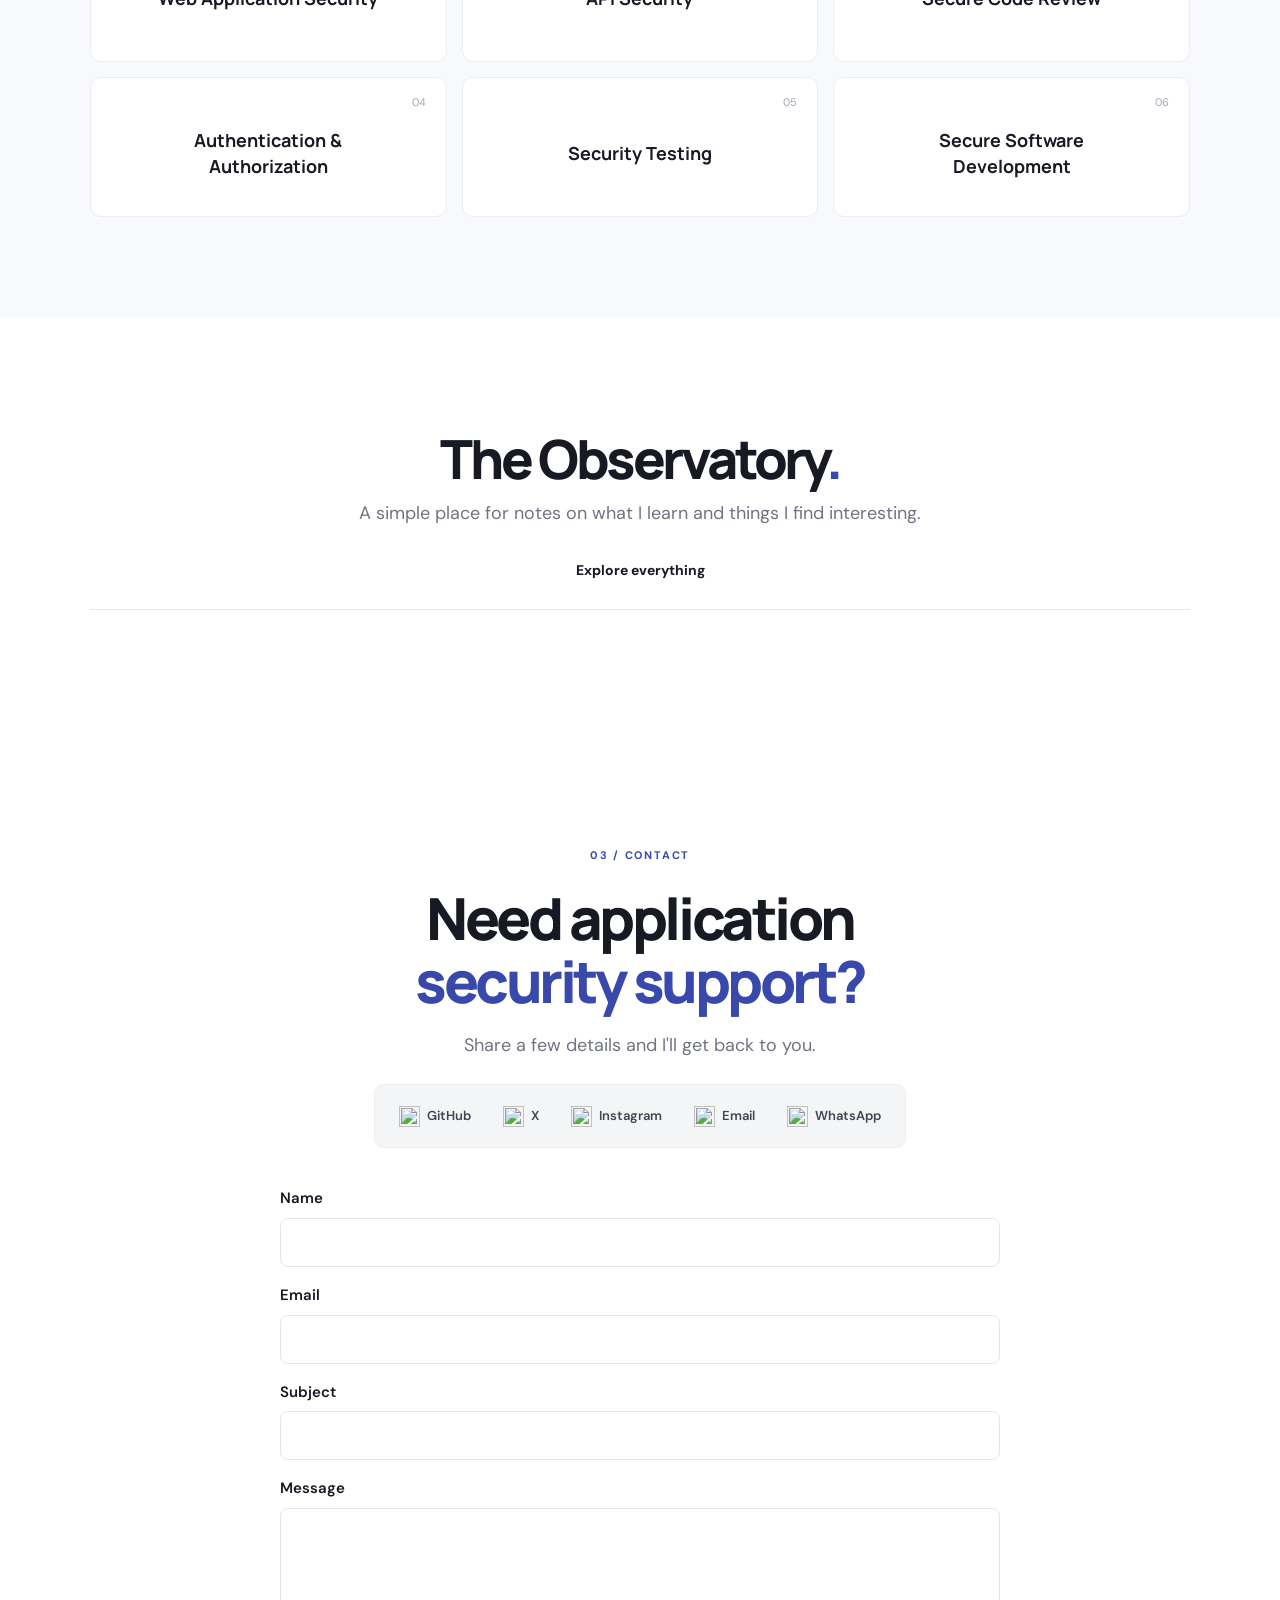
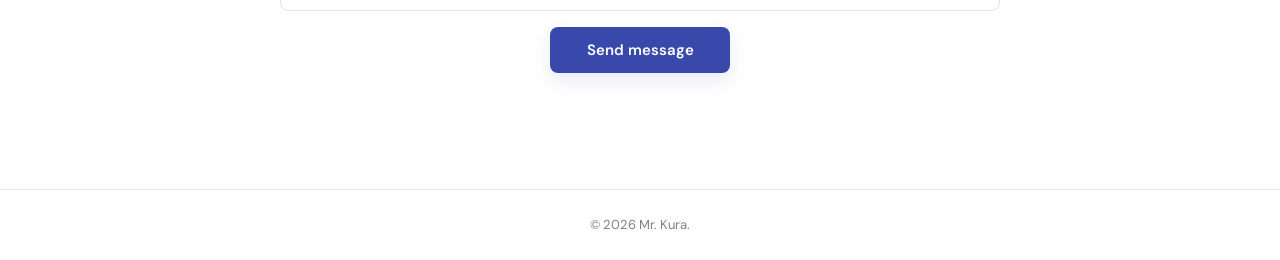
==== commit e6409944: "Publish responsive mobile navigation" ====
--- a/index.html
+++ b/index.html
@@ -9,12 +9,32 @@
   <link rel="stylesheet" href="/styles.css">
 </head>
 <body>
-<header class="site-header"><a class="brand" href="/" aria-label="Mr. Kura home"><img src="/assets/mr-kura-logo.jpg" alt="Mr. Kura — AppSec Engineer"></a><nav aria-label="Main navigation">
-  <a href="#about" class="nav-cta">About</a>
-  <a href="#services" class="nav-cta">Services</a>
-  <a href="/observatory/" class="nav-cta">Observatory</a>
-  <a href="#contact" class="nav-cta">Contact me</a>
-</nav></header>
+<header class="site-header">
+  <a class="brand" href="/" aria-label="Mr. Kura home">
+    <img src="/assets/mr-kura-logo.jpg" alt="Mr. Kura — AppSec Engineer">
+  </a>
+
+  <nav class="desktop-nav" aria-label="Main navigation">
+    <a href="/#about">About</a>
+    <a href="/#services">Services</a>
+    <a href="/observatory/">Observatory</a>
+    <a href="/#contact">Contact me</a>
+  </nav>
+
+  <details class="mobile-menu">
+    <summary aria-label="Open navigation menu">
+      <span></span>
+      <span></span>
+      <span></span>
+    </summary>
+    <nav aria-label="Mobile navigation">
+      <a href="/#about">About</a>
+      <a href="/#services">Services</a>
+      <a href="/observatory/">Observatory</a>
+      <a href="/#contact">Contact me</a>
+    </nav>
+  </details>
+</header>
 <main>
 <section class="hero wrap"><div class="hero-copy"><img class="hero-portrait" src="/assets/hamza-kura-portrait.jpg" alt="Portrait of Hamza Ali Kura" width="180" height="180"><p class="eyebrow"><span class="status-dot"></span> APPLICATION SECURITY · NIGERIA</p><h1>Application Security<br><span>Engineer.</span></h1><p class="hero-role">Hamza Ali Kura</p><p class="hero-intro">Focused on web application security, vulnerability analysis, and secure software development.</p><div class="hero-actions"><a class="button primary" href="#contact">Get in touch</a></div></div></section>
 <section class="tools-band" aria-label="Application security tools"><div class="tools-track"><div class="tools-row"><div class="tools-set"><span class="tool"><img src="https://cdn.simpleicons.org/html5/E34F26" data-fallback="https://cdn.jsdelivr.net/npm/simple-icons@v15/icons/html5.svg" alt="" width="22" height="22" loading="eager"><span>HTML5</span></span><span class="tool"><img src="/assets/tool-logos/css3.svg" alt="" width="22" height="22" loading="eager"><span>CSS3</span></span><span class="tool"><img src="/assets/tool-logos/javascript-user.png" alt="" width="22" height="22" loading="eager"><span>JavaScript</span></span><span class="tool"><img src="https://cdn.simpleicons.org/python/3776AB" data-fallback="https://cdn.jsdelivr.net/npm/simple-icons@v15/icons/python.svg" alt="" width="22" height="22" loading="eager"><span>Python</span></span><span class="tool"><img src="https://cdn.simpleicons.org/linux/FCC624" data-fallback="https://cdn.jsdelivr.net/npm/simple-icons@v15/icons/linux.svg" alt="" width="22" height="22" loading="eager"><span>Linux</span></span><span class="tool"><img src="https://cdn.simpleicons.org/burpsuite/FF6633" data-fallback="https://cdn.jsdelivr.net/npm/simple-icons@v15/icons/burpsuite.svg" alt="" width="22" height="22" loading="eager"><span>Burp Suite</span></span><span class="tool"><img src="/assets/tool-logos/owasp-zap-user.png" alt="" width="22" height="22" loading="eager"><span>OWASP ZAP</span></span><span class="tool"><img src="/assets/tool-logos/nmap-user.png" alt="" width="22" height="22" loading="eager"><span>Nmap</span></span><span class="tool"><img src="https://cdn.simpleicons.org/postman/FF6C37" data-fallback="https://cdn.jsdelivr.net/npm/simple-icons@v15/icons/postman.svg" alt="" width="22" height="22" loading="eager"><span>Postman</span></span><span class="tool"><img src="/assets/tool-logos/vscode-user.png" alt="" width="22" height="22" loading="eager"><span>VS Code</span></span></div><div class="tools-set" aria-hidden="true"><span class="tool"><img src="https://cdn.simpleicons.org/html5/E34F26" data-fallback="https://cdn.jsdelivr.net/npm/simple-icons@v15/icons/html5.svg" alt="" width="22" height="22" loading="eager"><span>HTML5</span></span><span class="tool"><img src="/assets/tool-logos/css3.svg" alt="" width="22" height="22" loading="eager"><span>CSS3</span></span><span class="tool"><img src="/assets/tool-logos/javascript-user.png" alt="" width="22" height="22" loading="eager"><span>JavaScript</span></span><span class="tool"><img src="https://cdn.simpleicons.org/python/3776AB" data-fallback="https://cdn.jsdelivr.net/npm/simple-icons@v15/icons/python.svg" alt="" width="22" height="22" loading="eager"><span>Python</span></span><span class="tool"><img src="https://cdn.simpleicons.org/linux/FCC624" data-fallback="https://cdn.jsdelivr.net/npm/simple-icons@v15/icons/linux.svg" alt="" width="22" height="22" loading="eager"><span>Linux</span></span><span class="tool"><img src="https://cdn.simpleicons.org/burpsuite/FF6633" data-fallback="https://cdn.jsdelivr.net/npm/simple-icons@v15/icons/burpsuite.svg" alt="" width="22" height="22" loading="eager"><span>Burp Suite</span></span><span class="tool"><img src="/assets/tool-logos/owasp-zap-user.png" alt="" width="22" height="22" loading="eager"><span>OWASP ZAP</span></span><span class="tool"><img src="/assets/tool-logos/nmap-user.png" alt="" width="22" height="22" loading="eager"><span>Nmap</span></span><span class="tool"><img src="https://cdn.simpleicons.org/postman/FF6C37" data-fallback="https://cdn.jsdelivr.net/npm/simple-icons@v15/icons/postman.svg" alt="" width="22" height="22" loading="eager"><span>Postman</span></span><span class="tool"><img src="/assets/tool-logos/vscode-user.png" alt="" width="22" height="22" loading="eager"><span>VS Code</span></span></div><div class="tools-set" aria-hidden="true"><span class="tool"><img src="https://cdn.simpleicons.org/html5/E34F26" data-fallback="https://cdn.jsdelivr.net/npm/simple-icons@v15/icons/html5.svg" alt="" width="22" height="22" loading="eager"><span>HTML5</span></span><span class="tool"><img src="/assets/tool-logos/css3.svg" alt="" width="22" height="22" loading="eager"><span>CSS3</span></span><span class="tool"><img src="/assets/tool-logos/javascript-user.png" alt="" width="22" height="22" loading="eager"><span>JavaScript</span></span><span class="tool"><img src="https://cdn.simpleicons.org/python/3776AB" data-fallback="https://cdn.jsdelivr.net/npm/simple-icons@v15/icons/python.svg" alt="" width="22" height="22" loading="eager"><span>Python</span></span><span class="tool"><img src="https://cdn.simpleicons.org/linux/FCC624" data-fallback="https://cdn.jsdelivr.net/npm/simple-icons@v15/icons/linux.svg" alt="" width="22" height="22" loading="eager"><span>Linux</span></span><span class="tool"><img src="https://cdn.simpleicons.org/burpsuite/FF6633" data-fallback="https://cdn.jsdelivr.net/npm/simple-icons@v15/icons/burpsuite.svg" alt="" width="22" height="22" loading="eager"><span>Burp Suite</span></span><span class="tool"><img src="/assets/tool-logos/owasp-zap-user.png" alt="" width="22" height="22" loading="eager"><span>OWASP ZAP</span></span><span class="tool"><img src="/assets/tool-logos/nmap-user.png" alt="" width="22" height="22" loading="eager"><span>Nmap</span></span><span class="tool"><img src="https://cdn.simpleicons.org/postman/FF6C37" data-fallback="https://cdn.jsdelivr.net/npm/simple-icons@v15/icons/postman.svg" alt="" width="22" height="22" loading="eager"><span>Postman</span></span><span class="tool"><img src="/assets/tool-logos/vscode-user.png" alt="" width="22" height="22" loading="eager"><span>VS Code</span></span></div><div class="tools-set" aria-hidden="true"><span class="tool"><img src="https://cdn.simpleicons.org/html5/E34F26" data-fallback="https://cdn.jsdelivr.net/npm/simple-icons@v15/icons/html5.svg" alt="" width="22" height="22" loading="eager"><span>HTML5</span></span><span class="tool"><img src="/assets/tool-logos/css3.svg" alt="" width="22" height="22" loading="eager"><span>CSS3</span></span><span class="tool"><img src="/assets/tool-logos/javascript-user.png" alt="" width="22" height="22" loading="eager"><span>JavaScript</span></span><span class="tool"><img src="https://cdn.simpleicons.org/python/3776AB" data-fallback="https://cdn.jsdelivr.net/npm/simple-icons@v15/icons/python.svg" alt="" width="22" height="22" loading="eager"><span>Python</span></span><span class="tool"><img src="https://cdn.simpleicons.org/linux/FCC624" data-fallback="https://cdn.jsdelivr.net/npm/simple-icons@v15/icons/linux.svg" alt="" width="22" height="22" loading="eager"><span>Linux</span></span><span class="tool"><img src="https://cdn.simpleicons.org/burpsuite/FF6633" data-fallback="https://cdn.jsdelivr.net/npm/simple-icons@v15/icons/burpsuite.svg" alt="" width="22" height="22" loading="eager"><span>Burp Suite</span></span><span class="tool"><img src="/assets/tool-logos/owasp-zap-user.png" alt="" width="22" height="22" loading="eager"><span>OWASP ZAP</span></span><span class="tool"><img src="/assets/tool-logos/nmap-user.png" alt="" width="22" height="22" loading="eager"><span>Nmap</span></span><span class="tool"><img src="https://cdn.simpleicons.org/postman/FF6C37" data-fallback="https://cdn.jsdelivr.net/npm/simple-icons@v15/icons/postman.svg" alt="" width="22" height="22" loading="eager"><span>Postman</span></span><span class="tool"><img src="/assets/tool-logos/vscode-user.png" alt="" width="22" height="22" loading="eager"><span>VS Code</span></span></div></div></div></section>
@@ -22,11 +42,11 @@
 <section class="section services-section" id="services"><div class="wrap"><div class="section-heading"><p class="eyebrow">02 / WHAT I DO</p><h2>Services<span>.</span></h2></div><div class="service-grid"><article class="service-card"><span class="service-number">01</span><h3>Web Application Security</h3></article><article class="service-card"><span class="service-number">02</span><h3>API Security</h3></article><article class="service-card"><span class="service-number">03</span><h3>Secure Code Review</h3></article><article class="service-card"><span class="service-number">04</span><h3>Authentication &amp; Authorization</h3></article><article class="service-card"><span class="service-number">05</span><h3>Security Testing</h3></article><article class="service-card"><span class="service-number">06</span><h3>Secure Software Development</h3></article></div></div></section>
 <section class="observatory-preview wrap" aria-labelledby="observatory-title"><div class="observatory-top"><div><h2 id="observatory-title">The Observatory<span>.</span></h2><p class="observatory-intro">A simple place for notes on what I learn and things I find interesting.</p></div><a class="text-link" href="/observatory/">Explore everything</a></div><div id="observatory-preview-list" class="preview-list" aria-live="polite"><p class="muted">A few notes from the Observatory.</p></div></section>
 <section class="section contact-section" id="contact"><div class="wrap contact-layout"><div class="contact-intro"><p class="eyebrow">03 / CONTACT</p><h2>Need application<br><span>security support?</span></h2><p>Share a few details and I'll get back to you.</p><div class="social-links" aria-label="Contact and social links">
-<a class="social-link" href="https://github.com/mi6n" target="_blank" rel="noopener noreferrer" aria-label="GitHub"><img src="https://cdn.simpleicons.org/github/181717" data-fallback="https://cdn.jsdelivr.net/npm/simple-icons@v15/icons/github.svg" alt=""><span>GitHub</span></a>
+<a class="social-link" href="https://github.com/mr-kura" target="_blank" rel="noopener noreferrer" aria-label="GitHub"><img src="https://cdn.simpleicons.org/github/181717" data-fallback="https://cdn.jsdelivr.net/npm/simple-icons@v15/icons/github.svg" alt=""><span>GitHub</span></a>
 <a class="social-link" href="https://x.com/mi9nx" target="_blank" rel="noopener noreferrer" aria-label="X"><img src="https://cdn.simpleicons.org/x/000000" data-fallback="https://cdn.jsdelivr.net/npm/simple-icons@v15/icons/x.svg" alt=""><span>X</span></a>
 <a class="social-link" href="https://www.instagram.com/mi6.nx/" target="_blank" rel="noopener noreferrer" aria-label="Instagram"><img src="https://cdn.simpleicons.org/instagram/E4405F" data-fallback="https://cdn.jsdelivr.net/npm/simple-icons@v15/icons/instagram.svg" alt=""><span>Instagram</span></a>
 <a class="social-link" href="mailto:mrkura.services@gmail.com" aria-label="Email"><img src="https://cdn.simpleicons.org/gmail/EA4335" data-fallback="https://cdn.jsdelivr.net/npm/simple-icons@v15/icons/gmail.svg" alt=""><span>Email</span></a>
 <a class="social-link" href="https://wa.me/qr/IKC6MCKXSMO6H1" target="_blank" rel="noopener noreferrer" aria-label="WhatsApp"><img src="https://cdn.simpleicons.org/whatsapp/25D366" data-fallback="https://cdn.jsdelivr.net/npm/simple-icons@v15/icons/whatsapp.svg" alt=""><span>WhatsApp</span></a>
 </div></div><form class="contact-form" data-form="contact"><label>Name<input name="name" autocomplete="name" required maxlength="100"></label><label>Email<input name="email" type="email" autocomplete="email" required maxlength="254"></label><label>Subject<input name="subject" required maxlength="160"></label><label>Message<textarea name="message" rows="3" required maxlength="5000" data-autogrow></textarea></label><input class="trap" name="website" tabindex="-1" autocomplete="off" aria-hidden="true"><button class="button primary" type="submit">Send message</button><p class="form-status" aria-live="polite"></p></form></div></section>
-</main><footer><p>© 2026 Mr. Kura.</p></footer><script src="/assets/observatory-data.js" defer></script><script src="/script.js" defer></script>
+</main><footer><p>© 2026 Mr. Kura.</p></footer><script src="/assets/observatory-data.js" defer></script><script src="/script.js" defer></script><script src="/assets/mobile-nav.js" defer></script>
 </body></html>
--- a/styles.css
+++ b/styles.css
@@ -777,4 +777,160 @@
 body:has(#visitor-map) form button {
   margin-left: auto;
   margin-right: auto;
+}
+
+/* =========================================
+   MR KURA — RESPONSIVE MOBILE NAVIGATION
+========================================= */
+
+.site-header {
+  position: relative;
+  z-index: 1000;
+  display: flex;
+  align-items: center;
+  justify-content: space-between;
+  gap: 20px;
+}
+
+.site-header .desktop-nav {
+  display: flex;
+  align-items: center;
+  justify-content: flex-end;
+  gap: 24px;
+}
+
+.site-header .mobile-menu {
+  display: none;
+}
+
+.site-header .desktop-nav a {
+  display: inline-flex;
+  align-items: center;
+  white-space: nowrap;
+}
+
+/* Mobile and tablet */
+@media (max-width: 700px) {
+  .site-header {
+    width: calc(100% - 24px) !important;
+    min-height: 82px;
+    margin-inline: auto !important;
+    padding: 8px 0 !important;
+    gap: 8px;
+  }
+
+  .site-header .brand {
+    display: flex !important;
+    align-items: center;
+    flex: 0 1 220px !important;
+    width: 220px !important;
+    max-width: calc(100% - 56px) !important;
+    min-width: 0;
+    overflow: visible;
+  }
+
+  .site-header .brand img {
+    display: block !important;
+    width: 220px !important;
+    max-width: 100% !important;
+    height: auto !important;
+    object-fit: contain;
+  }
+
+  .site-header .desktop-nav {
+    display: none !important;
+  }
+
+  .site-header .mobile-menu {
+    display: block !important;
+    position: relative;
+    flex: 0 0 44px;
+    margin-left: auto;
+    z-index: 1002;
+  }
+
+  .site-header .mobile-menu summary {
+    display: flex !important;
+    align-items: center;
+    justify-content: center;
+    flex-direction: column;
+    gap: 5px;
+    width: 44px;
+    height: 44px;
+    padding: 8px !important;
+    margin: 0;
+    cursor: pointer;
+    list-style: none;
+    border: 1px solid #e9eaf0;
+    border-radius: 9px;
+    background: #fff;
+  }
+
+  .site-header .mobile-menu summary::-webkit-details-marker {
+    display: none;
+  }
+
+  .site-header .mobile-menu summary::marker {
+    content: "";
+  }
+
+  .site-header .mobile-menu summary span {
+    display: block;
+    width: 23px;
+    height: 2px;
+    flex: 0 0 2px;
+    background: #171923;
+    border-radius: 3px;
+  }
+
+  .site-header .mobile-menu nav {
+    display: none !important;
+    position: absolute !important;
+    top: calc(100% + 10px);
+    right: 0;
+    width: 220px;
+    padding: 8px;
+    flex-direction: column;
+    align-items: stretch;
+    gap: 2px;
+    background: #fff;
+    border: 1px solid #e9eaf0;
+    border-radius: 12px;
+    box-shadow: 0 12px 30px rgba(0, 0, 0, .14);
+    z-index: 1003;
+  }
+
+  .site-header .mobile-menu[open] nav {
+    display: flex !important;
+  }
+
+  .site-header .mobile-menu nav a {
+    display: block !important;
+    width: 100%;
+    padding: 13px 14px !important;
+    color: #171923 !important;
+    font-size: 14px !important;
+    font-weight: 600;
+    text-decoration: none !important;
+    white-space: nowrap;
+    border-radius: 8px;
+    background: transparent;
+  }
+
+  .site-header .mobile-menu nav a:hover {
+    color: #3949ab !important;
+    background: #f6f7fb;
+  }
+}
+
+/* Very small phones */
+@media (max-width: 360px) {
+  .site-header .brand {
+    flex-basis: 145px !important;
+    width: 145px !important;
+  }
+
+  .site-header .brand img {
+    width: 145px !important;
+  }
 }
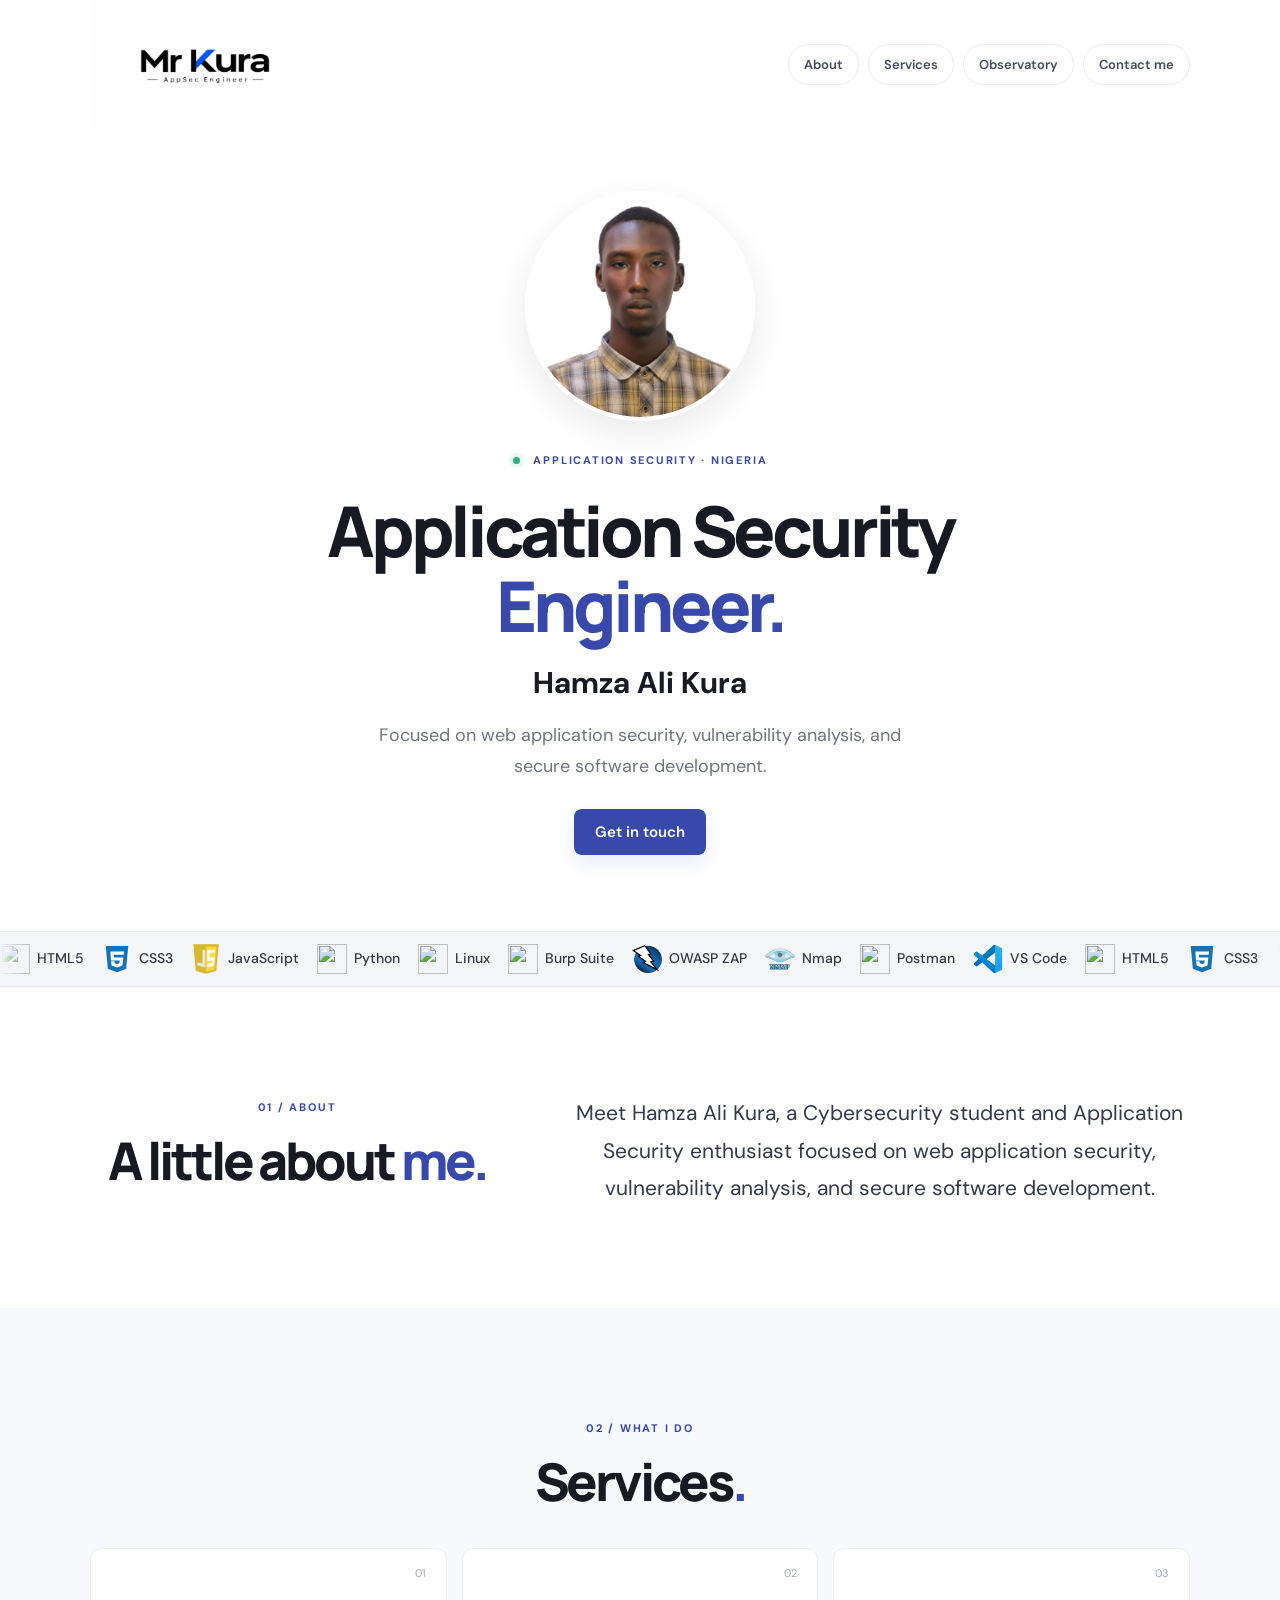
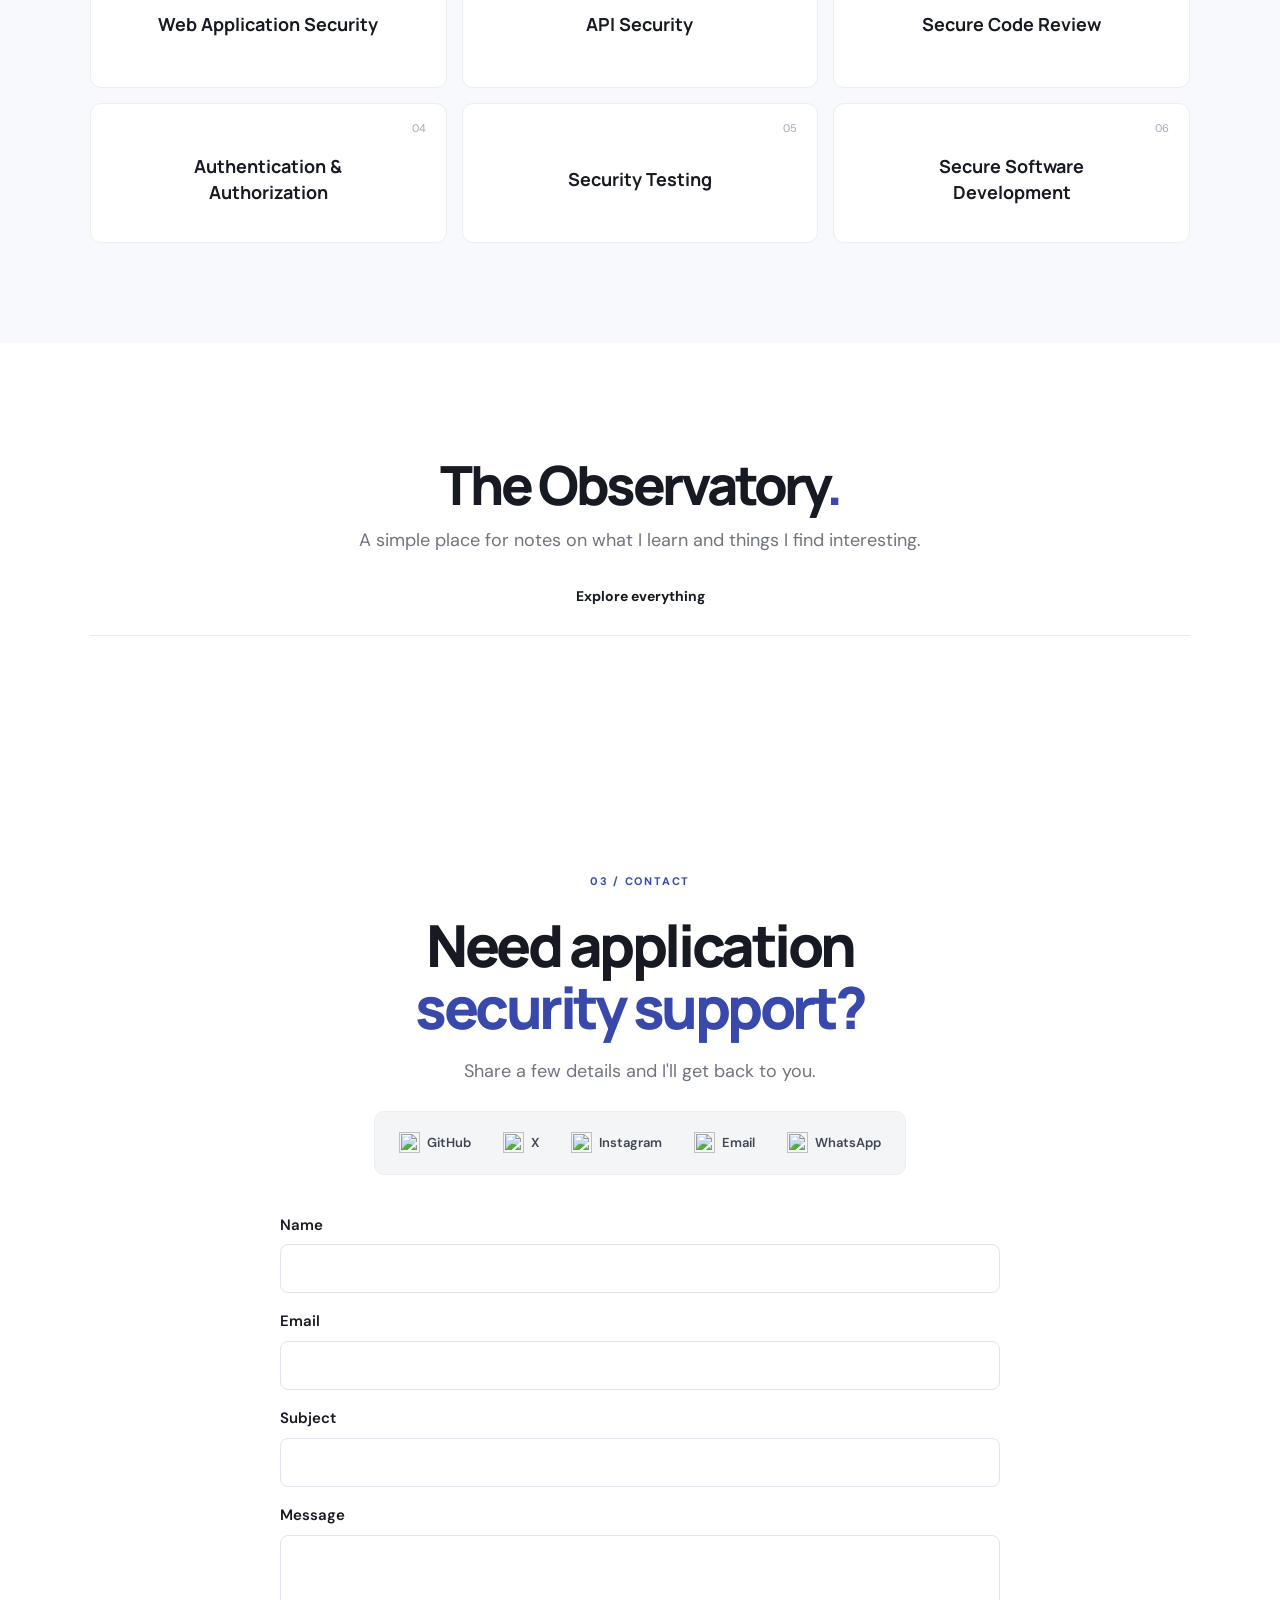
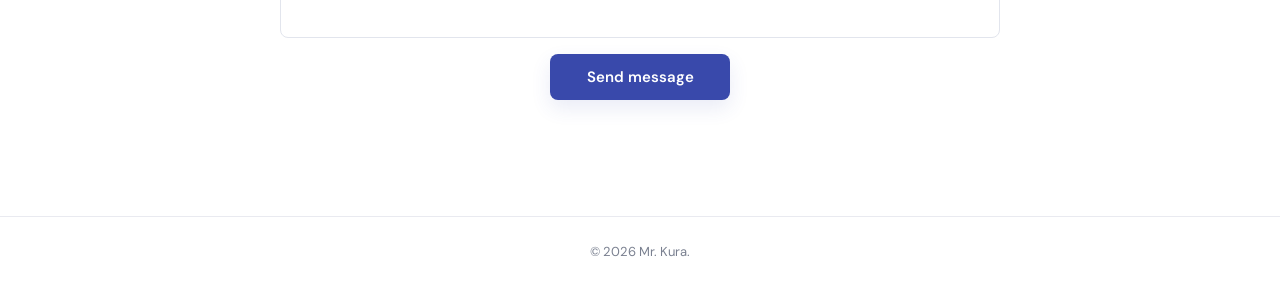
==== commit c9c22a28: "Update GitHub Pages website to latest design" ====
--- a/index.html
+++ b/index.html
@@ -9,9 +9,11 @@
   <link rel="stylesheet" href="/styles.css">
 </head>
 <body>
+
 <header class="site-header">
   <a class="brand" href="/" aria-label="Mr. Kura home">
-    <img src="/assets/mr-kura-logo.jpg" alt="Mr. Kura — AppSec Engineer">
+    <img src="/assets/mr-kura-logo.jpg"
+         alt="Mr. Kura — AppSec Engineer">
   </a>
 
   <nav class="desktop-nav" aria-label="Main navigation">
@@ -27,6 +29,7 @@
       <span></span>
       <span></span>
     </summary>
+
     <nav aria-label="Mobile navigation">
       <a href="/#about">About</a>
       <a href="/#services">Services</a>
@@ -35,6 +38,7 @@
     </nav>
   </details>
 </header>
+
 <main>
 <section class="hero wrap"><div class="hero-copy"><img class="hero-portrait" src="/assets/hamza-kura-portrait.jpg" alt="Portrait of Hamza Ali Kura" width="180" height="180"><p class="eyebrow"><span class="status-dot"></span> APPLICATION SECURITY · NIGERIA</p><h1>Application Security<br><span>Engineer.</span></h1><p class="hero-role">Hamza Ali Kura</p><p class="hero-intro">Focused on web application security, vulnerability analysis, and secure software development.</p><div class="hero-actions"><a class="button primary" href="#contact">Get in touch</a></div></div></section>
 <section class="tools-band" aria-label="Application security tools"><div class="tools-track"><div class="tools-row"><div class="tools-set"><span class="tool"><img src="https://cdn.simpleicons.org/html5/E34F26" data-fallback="https://cdn.jsdelivr.net/npm/simple-icons@v15/icons/html5.svg" alt="" width="22" height="22" loading="eager"><span>HTML5</span></span><span class="tool"><img src="/assets/tool-logos/css3.svg" alt="" width="22" height="22" loading="eager"><span>CSS3</span></span><span class="tool"><img src="/assets/tool-logos/javascript-user.png" alt="" width="22" height="22" loading="eager"><span>JavaScript</span></span><span class="tool"><img src="https://cdn.simpleicons.org/python/3776AB" data-fallback="https://cdn.jsdelivr.net/npm/simple-icons@v15/icons/python.svg" alt="" width="22" height="22" loading="eager"><span>Python</span></span><span class="tool"><img src="https://cdn.simpleicons.org/linux/FCC624" data-fallback="https://cdn.jsdelivr.net/npm/simple-icons@v15/icons/linux.svg" alt="" width="22" height="22" loading="eager"><span>Linux</span></span><span class="tool"><img src="https://cdn.simpleicons.org/burpsuite/FF6633" data-fallback="https://cdn.jsdelivr.net/npm/simple-icons@v15/icons/burpsuite.svg" alt="" width="22" height="22" loading="eager"><span>Burp Suite</span></span><span class="tool"><img src="/assets/tool-logos/owasp-zap-user.png" alt="" width="22" height="22" loading="eager"><span>OWASP ZAP</span></span><span class="tool"><img src="/assets/tool-logos/nmap-user.png" alt="" width="22" height="22" loading="eager"><span>Nmap</span></span><span class="tool"><img src="https://cdn.simpleicons.org/postman/FF6C37" data-fallback="https://cdn.jsdelivr.net/npm/simple-icons@v15/icons/postman.svg" alt="" width="22" height="22" loading="eager"><span>Postman</span></span><span class="tool"><img src="/assets/tool-logos/vscode-user.png" alt="" width="22" height="22" loading="eager"><span>VS Code</span></span></div><div class="tools-set" aria-hidden="true"><span class="tool"><img src="https://cdn.simpleicons.org/html5/E34F26" data-fallback="https://cdn.jsdelivr.net/npm/simple-icons@v15/icons/html5.svg" alt="" width="22" height="22" loading="eager"><span>HTML5</span></span><span class="tool"><img src="/assets/tool-logos/css3.svg" alt="" width="22" height="22" loading="eager"><span>CSS3</span></span><span class="tool"><img src="/assets/tool-logos/javascript-user.png" alt="" width="22" height="22" loading="eager"><span>JavaScript</span></span><span class="tool"><img src="https://cdn.simpleicons.org/python/3776AB" data-fallback="https://cdn.jsdelivr.net/npm/simple-icons@v15/icons/python.svg" alt="" width="22" height="22" loading="eager"><span>Python</span></span><span class="tool"><img src="https://cdn.simpleicons.org/linux/FCC624" data-fallback="https://cdn.jsdelivr.net/npm/simple-icons@v15/icons/linux.svg" alt="" width="22" height="22" loading="eager"><span>Linux</span></span><span class="tool"><img src="https://cdn.simpleicons.org/burpsuite/FF6633" data-fallback="https://cdn.jsdelivr.net/npm/simple-icons@v15/icons/burpsuite.svg" alt="" width="22" height="22" loading="eager"><span>Burp Suite</span></span><span class="tool"><img src="/assets/tool-logos/owasp-zap-user.png" alt="" width="22" height="22" loading="eager"><span>OWASP ZAP</span></span><span class="tool"><img src="/assets/tool-logos/nmap-user.png" alt="" width="22" height="22" loading="eager"><span>Nmap</span></span><span class="tool"><img src="https://cdn.simpleicons.org/postman/FF6C37" data-fallback="https://cdn.jsdelivr.net/npm/simple-icons@v15/icons/postman.svg" alt="" width="22" height="22" loading="eager"><span>Postman</span></span><span class="tool"><img src="/assets/tool-logos/vscode-user.png" alt="" width="22" height="22" loading="eager"><span>VS Code</span></span></div><div class="tools-set" aria-hidden="true"><span class="tool"><img src="https://cdn.simpleicons.org/html5/E34F26" data-fallback="https://cdn.jsdelivr.net/npm/simple-icons@v15/icons/html5.svg" alt="" width="22" height="22" loading="eager"><span>HTML5</span></span><span class="tool"><img src="/assets/tool-logos/css3.svg" alt="" width="22" height="22" loading="eager"><span>CSS3</span></span><span class="tool"><img src="/assets/tool-logos/javascript-user.png" alt="" width="22" height="22" loading="eager"><span>JavaScript</span></span><span class="tool"><img src="https://cdn.simpleicons.org/python/3776AB" data-fallback="https://cdn.jsdelivr.net/npm/simple-icons@v15/icons/python.svg" alt="" width="22" height="22" loading="eager"><span>Python</span></span><span class="tool"><img src="https://cdn.simpleicons.org/linux/FCC624" data-fallback="https://cdn.jsdelivr.net/npm/simple-icons@v15/icons/linux.svg" alt="" width="22" height="22" loading="eager"><span>Linux</span></span><span class="tool"><img src="https://cdn.simpleicons.org/burpsuite/FF6633" data-fallback="https://cdn.jsdelivr.net/npm/simple-icons@v15/icons/burpsuite.svg" alt="" width="22" height="22" loading="eager"><span>Burp Suite</span></span><span class="tool"><img src="/assets/tool-logos/owasp-zap-user.png" alt="" width="22" height="22" loading="eager"><span>OWASP ZAP</span></span><span class="tool"><img src="/assets/tool-logos/nmap-user.png" alt="" width="22" height="22" loading="eager"><span>Nmap</span></span><span class="tool"><img src="https://cdn.simpleicons.org/postman/FF6C37" data-fallback="https://cdn.jsdelivr.net/npm/simple-icons@v15/icons/postman.svg" alt="" width="22" height="22" loading="eager"><span>Postman</span></span><span class="tool"><img src="/assets/tool-logos/vscode-user.png" alt="" width="22" height="22" loading="eager"><span>VS Code</span></span></div><div class="tools-set" aria-hidden="true"><span class="tool"><img src="https://cdn.simpleicons.org/html5/E34F26" data-fallback="https://cdn.jsdelivr.net/npm/simple-icons@v15/icons/html5.svg" alt="" width="22" height="22" loading="eager"><span>HTML5</span></span><span class="tool"><img src="/assets/tool-logos/css3.svg" alt="" width="22" height="22" loading="eager"><span>CSS3</span></span><span class="tool"><img src="/assets/tool-logos/javascript-user.png" alt="" width="22" height="22" loading="eager"><span>JavaScript</span></span><span class="tool"><img src="https://cdn.simpleicons.org/python/3776AB" data-fallback="https://cdn.jsdelivr.net/npm/simple-icons@v15/icons/python.svg" alt="" width="22" height="22" loading="eager"><span>Python</span></span><span class="tool"><img src="https://cdn.simpleicons.org/linux/FCC624" data-fallback="https://cdn.jsdelivr.net/npm/simple-icons@v15/icons/linux.svg" alt="" width="22" height="22" loading="eager"><span>Linux</span></span><span class="tool"><img src="https://cdn.simpleicons.org/burpsuite/FF6633" data-fallback="https://cdn.jsdelivr.net/npm/simple-icons@v15/icons/burpsuite.svg" alt="" width="22" height="22" loading="eager"><span>Burp Suite</span></span><span class="tool"><img src="/assets/tool-logos/owasp-zap-user.png" alt="" width="22" height="22" loading="eager"><span>OWASP ZAP</span></span><span class="tool"><img src="/assets/tool-logos/nmap-user.png" alt="" width="22" height="22" loading="eager"><span>Nmap</span></span><span class="tool"><img src="https://cdn.simpleicons.org/postman/FF6C37" data-fallback="https://cdn.jsdelivr.net/npm/simple-icons@v15/icons/postman.svg" alt="" width="22" height="22" loading="eager"><span>Postman</span></span><span class="tool"><img src="/assets/tool-logos/vscode-user.png" alt="" width="22" height="22" loading="eager"><span>VS Code</span></span></div></div></div></section>
@@ -48,5 +52,6 @@
 <a class="social-link" href="mailto:mrkura.services@gmail.com" aria-label="Email"><img src="https://cdn.simpleicons.org/gmail/EA4335" data-fallback="https://cdn.jsdelivr.net/npm/simple-icons@v15/icons/gmail.svg" alt=""><span>Email</span></a>
 <a class="social-link" href="https://wa.me/qr/IKC6MCKXSMO6H1" target="_blank" rel="noopener noreferrer" aria-label="WhatsApp"><img src="https://cdn.simpleicons.org/whatsapp/25D366" data-fallback="https://cdn.jsdelivr.net/npm/simple-icons@v15/icons/whatsapp.svg" alt=""><span>WhatsApp</span></a>
 </div></div><form class="contact-form" data-form="contact"><label>Name<input name="name" autocomplete="name" required maxlength="100"></label><label>Email<input name="email" type="email" autocomplete="email" required maxlength="254"></label><label>Subject<input name="subject" required maxlength="160"></label><label>Message<textarea name="message" rows="3" required maxlength="5000" data-autogrow></textarea></label><input class="trap" name="website" tabindex="-1" autocomplete="off" aria-hidden="true"><button class="button primary" type="submit">Send message</button><p class="form-status" aria-live="polite"></p></form></div></section>
-</main><footer><p>© 2026 Mr. Kura.</p></footer><script src="/assets/observatory-data.js" defer></script><script src="/script.js" defer></script><script src="/assets/mobile-nav.js" defer></script>
+</main><footer><p>© 2026 Mr. Kura.</p></footer><script src="/assets/observatory-data.js" defer></script><script src="/script.js" defer></script>
+<script src="/assets/mobile-nav.js" defer></script>
 </body></html>
--- a/styles.css
+++ b/styles.css
@@ -1,9 +1,12 @@
-:root{--ink:#171923;--muted:#707482;--blue:#3949ab;--pale:#f6f7fb;--line:#e9eaf0;--white:#fff;--serif:Manrope, sans-serif}*{box-sizing:border-box}html{scroll-behavior:smooth;scroll-padding-top:90px}body{margin:0;color:var(--ink);background:#fff;font-family:'DM Sans',sans-serif;line-height:1.65}a{color:inherit;text-decoration:none}button,input,textarea,select{font:inherit}.wrap{width:min(1100px,calc(100% - 48px));margin-inline:auto}.site-header{min-height:88px;display:flex;align-items:center;justify-content:space-between;width:min(1100px,calc(100% - 48px));margin:auto;gap:22px}.brand{display:block;width:205px;max-width:48%;overflow:hidden}.brand img{display:block;width:100%;height:auto}.site-header nav{display:flex;align-items:center;gap:30px;font-size:14px;color:#555d72}.site-header nav a:hover,.text-link:hover,.social-links a:hover{color:var(--blue)}.nav-cta{padding:9px 16px;border:1px solid var(--line);border-radius:99px;color:var(--ink)!important}.nav-cta span,.button span{margin-left:9px}.hero{min-height:570px;display:grid;grid-template-columns:1.05fr .95fr;align-items:center;gap:45px;padding-top:55px;padding-bottom:75px}.hero-copy{text-align:center;grid-column:1/-1;max-width:800px;margin:auto}.eyebrow,.section-kicker{font-size:11px;letter-spacing:.16em;font-weight:700;color:var(--blue)}.status-dot{display:inline-block;width:7px;height:7px;border-radius:50%;background:#35ad78;margin-right:9px;box-shadow:0 0 0 4px #e8f7f0}.hero h1,.section-heading h2,.contact-intro h2,.observatory-hero h1,.observatory-top h2{font-family:var(--serif);letter-spacing:-.06em;line-height:1.08;font-size:clamp(42px,6vw,70px);margin:23px 0 18px;font-weight:800}.hero h1 span,.section-heading h2 span,.contact-intro h2 span,.observatory-hero h1 span,.observatory-top h2 span{color:var(--blue)}.hero-role{font-weight:700;font-size:16px;margin:12px 0}.hero-intro{max-width:540px;color:var(--muted);font-size:16px;margin:16px auto 26px}.hero-actions{display:flex;align-items:center;justify-content:center;gap:22px}.button{border:0;border-radius:8px;padding:13px 21px;font:600 14px 'DM Sans';cursor:pointer;display:inline-flex;align-items:center;justify-content:center}.primary{background:var(--blue);color:white;box-shadow:0 8px 20px #3949ab1c}.primary:hover{background:#2e3d98;transform:translateY(-1px)}.portrait-wrap{display:none}.tools-band{background:#f7f8fb;color:var(--ink);padding:12px 0 14px;overflow:hidden;border-top:1px solid #f0f1f5;border-bottom:1px solid #f0f1f5}.tools-band .section-kicker{color:#666d7e;margin-bottom:17px;text-align:center}.tools-track{overflow:hidden;mask-image:linear-gradient(90deg,transparent,#000 4%,#000 96%,transparent)}.tools-row{display:flex;align-items:center;justify-content:space-between;gap:36px;width:max-content;min-width:100%;animation:marquee 38s linear infinite}.tools-track:hover .tools-row{animation-play-state:paused}.tool{display:flex;align-items:center;gap:9px;color:#454a57;font-size:13px;white-space:nowrap}.tool img{width:19px;height:19px;object-fit:contain}.tool img[src*="owasp"],.tool img[src*="nmap"]{filter:none}@keyframes marquee{to{transform:translateX(-35%)}}.section{padding-top:100px;padding-bottom:100px;display:grid;grid-template-columns:.8fr 1.2fr;gap:65px}.section-heading h2{font-size:48px;margin-top:17px}.about-copy{padding-top:28px;max-width:650px;color:var(--muted);font-size:18px}.about-copy p{margin:0}.about-copy p:first-child{font-size:20px;color:#34394b;line-height:1.8}.services-section{display:block;background:#f8f9fc}.services-section .section-heading{margin-bottom:38px}.service-grid{display:grid;grid-template-columns:repeat(3,minmax(0,1fr));gap:15px}.service-card{position:relative;padding:27px 24px;background:#fff;border:1px solid #eceef3;border-radius:11px;min-height:140px;display:flex;align-items:center}.service-number{position:absolute;right:20px;top:15px;font-size:11px;color:#a1a6b5}.service-card h3{font:700 16px/1.45 Manrope;margin:12px 0 0;max-width:230px}.observatory-preview{padding-top:100px;padding-bottom:100px}.observatory-top{display:flex;align-items:end;justify-content:space-between;gap:30px;padding-bottom:27px;border-bottom:1px solid var(--line)}.observatory-top h2{font-size:clamp(38px,5vw,54px);margin:12px 0}.observatory-intro{color:var(--muted);max-width:510px;margin:0}.observatory-top>.text-link{white-space:nowrap;font-size:14px;font-weight:700;padding-bottom:8px}.preview-list{display:grid;grid-template-columns:repeat(3,minmax(0,1fr));gap:26px;padding-top:25px}.preview-item{padding:4px 0}.preview-item a{display:block}.preview-item h3{font:700 19px/1.35 Manrope;margin:10px 0}.preview-item p{color:var(--muted);font-size:14px;margin:0}.entry-meta{display:flex;align-items:center;gap:12px;color:#858a98;font-size:12px}.entry-category{color:var(--blue);font-weight:700;letter-spacing:.04em}.contact-section{display:block;background:#fff}.contact-layout{display:grid;grid-template-columns:.9fr 1.1fr;gap:90px}.contact-intro h2{font-size:55px}.contact-intro>p:not(.eyebrow){color:var(--muted)}.email-link{display:inline-block;margin-top:18px;color:var(--blue);font-weight:700;font-size:14px;overflow-wrap:anywhere}.social-links{display:flex;gap:20px;flex-wrap:wrap;margin-top:24px;font-size:13px;font-weight:600;color:#555d72}.contact-form{display:grid;gap:16px}.contact-form label{font-size:13px;font-weight:600;display:grid;gap:7px}.contact-form input,.contact-form textarea,.contact-form select{width:100%;border:1px solid #e2e5ed;border-radius:8px;padding:13px 14px;font:14px 'DM Sans';color:var(--ink);background:#fff;outline:none}.contact-form input:focus,.contact-form textarea:focus,.contact-form select:focus,.search-label input:focus{border-color:var(--blue);box-shadow:0 0 0 3px #3949ab15}.contact-form textarea{resize:none;overflow-y:hidden;min-height:92px;line-height:1.6}.contact-form button{justify-self:start}.form-status{font-size:13px;color:var(--blue);margin:0}.trap{position:absolute!important;left:-10000px!important;width:1px!important;height:1px!important;opacity:0!important}footer{border-top:1px solid var(--line);text-align:center;padding:24px;color:#7a8090;font-size:13px}footer p{margin:0}
+:root{--ink:#171923;--muted:#707482;--blue:#3949ab;--pale:#f6f7fb;--line:#e9eaf0;--white:#fff;--serif:Manrope, sans-serif}*{box-sizing:border-box}html{scroll-behavior:smooth;scroll-padding-top:90px}body{margin:0;color:var(--ink);background:#fff;font-family:'DM Sans',sans-serif;line-height:1.65}a{color:inherit;text-decoration:none}button,input,textarea,select{font:inherit}.wrap{width:min(1100px,calc(100% - 48px));margin-inline:auto}.site-header{min-height:88px;display:flex;align-items:center;justify-content:space-between;width:min(1100px,calc(100% - 48px));margin:auto;gap:22px}.brand{display:block;width:260px;max-width:55%;overflow:hidden}.brand img{display:block;width:100%;height:auto}.site-header .desktop-nav{display:flex;align-items:center;gap:30px;font-size:14px;color:#555d72}.site-header .desktop-nav a:hover,
+.text-link:hover,
+.social-links a:hover{color:var(--blue)}.nav-cta{padding:9px 16px;border:1px solid var(--line);border-radius:99px;color:var(--ink)!important}.nav-cta span,.button span{margin-left:9px}.hero{min-height:570px;display:grid;grid-template-columns:1.05fr .95fr;align-items:center;gap:45px;padding-top:55px;padding-bottom:75px}.hero-copy{text-align:center;grid-column:1/-1;max-width:800px;margin:auto}.eyebrow,.section-kicker{font-size:11px;letter-spacing:.16em;font-weight:700;color:var(--blue)}.status-dot{display:inline-block;width:7px;height:7px;border-radius:50%;background:#35ad78;margin-right:9px;box-shadow:0 0 0 4px #e8f7f0}.hero h1,.section-heading h2,.contact-intro h2,.observatory-hero h1,.observatory-top h2{font-family:var(--serif);letter-spacing:-.06em;line-height:1.08;font-size:clamp(42px,6vw,70px);margin:23px 0 18px;font-weight:800}.hero h1 span,.section-heading h2 span,.contact-intro h2 span,.observatory-hero h1 span,.observatory-top h2 span{color:var(--blue)}.hero-role{font-weight:700;font-size:16px;margin:12px 0}.hero-intro{max-width:540px;color:var(--muted);font-size:16px;margin:16px auto 26px}.hero-actions{display:flex;align-items:center;justify-content:center;gap:22px}.button{border:0;border-radius:8px;padding:13px 21px;font:600 14px 'DM Sans';cursor:pointer;display:inline-flex;align-items:center;justify-content:center}.primary{background:var(--blue);color:white;box-shadow:0 8px 20px #3949ab1c}.primary:hover{background:#2e3d98;transform:translateY(-1px)}.portrait-wrap{display:none}.tools-band{background:#f7f8fb;color:var(--ink);padding:12px 0 14px;overflow:hidden;border-top:1px solid #f0f1f5;border-bottom:1px solid #f0f1f5}.tools-band .section-kicker{color:#666d7e;margin-bottom:17px;text-align:center}.tools-track{overflow:hidden;mask-image:linear-gradient(90deg,transparent,#000 4%,#000 96%,transparent)}.tools-row{display:flex;align-items:center;justify-content:space-between;gap:36px;width:max-content;min-width:100%;animation:marquee 38s linear infinite}.tools-track:hover .tools-row{animation-play-state:paused}.tool{display:flex;align-items:center;gap:9px;color:#454a57;font-size:13px;white-space:nowrap}.tool img{width:19px;height:19px;object-fit:contain}.tool img[src*="owasp"],.tool img[src*="nmap"]{filter:none}@keyframes marquee{to{transform:translateX(-35%)}}.section{padding-top:100px;padding-bottom:100px;display:grid;grid-template-columns:.8fr 1.2fr;gap:65px}.section-heading h2{font-size:48px;margin-top:17px}.about-copy{padding-top:28px;max-width:650px;color:var(--muted);font-size:18px}.about-copy p{margin:0}.about-copy p:first-child{font-size:20px;color:#34394b;line-height:1.8}.services-section{display:block;background:#f8f9fc}.services-section .section-heading{margin-bottom:38px}.service-grid{display:grid;grid-template-columns:repeat(3,minmax(0,1fr));gap:15px}.service-card{position:relative;padding:27px 24px;background:#fff;border:1px solid #eceef3;border-radius:11px;min-height:140px;display:flex;align-items:center}.service-number{position:absolute;right:20px;top:15px;font-size:11px;color:#a1a6b5}.service-card h3{font:700 16px/1.45 Manrope;margin:12px 0 0;max-width:230px}.observatory-preview{padding-top:100px;padding-bottom:100px}.observatory-top{display:flex;align-items:end;justify-content:space-between;gap:30px;padding-bottom:27px;border-bottom:1px solid var(--line)}.observatory-top h2{font-size:clamp(38px,5vw,54px);margin:12px 0}.observatory-intro{color:var(--muted);max-width:510px;margin:0}.observatory-top>.text-link{white-space:nowrap;font-size:14px;font-weight:700;padding-bottom:8px}.preview-list{display:grid;grid-template-columns:repeat(3,minmax(0,1fr));gap:26px;padding-top:25px}.preview-item{padding:4px 0}.preview-item a{display:block}.preview-item h3{font:700 19px/1.35 Manrope;margin:10px 0}.preview-item p{color:var(--muted);font-size:14px;margin:0}.entry-meta{display:flex;align-items:center;gap:12px;color:#858a98;font-size:12px}.entry-category{color:var(--blue);font-weight:700;letter-spacing:.04em}.contact-section{display:block;background:#fff}.contact-layout{display:grid;grid-template-columns:.9fr 1.1fr;gap:90px}.contact-intro h2{font-size:55px}.contact-intro>p:not(.eyebrow){color:var(--muted)}.email-link{display:inline-block;margin-top:18px;color:var(--blue);font-weight:700;font-size:14px;overflow-wrap:anywhere}.social-links{display:flex;gap:20px;flex-wrap:wrap;margin-top:24px;font-size:13px;font-weight:600;color:#555d72}.contact-form{display:grid;gap:16px}.contact-form label{font-size:13px;font-weight:600;display:grid;gap:7px}.contact-form input,.contact-form textarea,.contact-form select{width:100%;border:1px solid #e2e5ed;border-radius:8px;padding:13px 14px;font:14px 'DM Sans';color:var(--ink);background:#fff;outline:none}.contact-form input:focus,.contact-form textarea:focus,.contact-form select:focus,.search-label input:focus{border-color:var(--blue);box-shadow:0 0 0 3px #3949ab15}.contact-form textarea{resize:none;overflow-y:hidden;min-height:92px;line-height:1.6}.contact-form button{justify-self:start}.form-status{font-size:13px;color:var(--blue);margin:0}.trap{position:absolute!important;left:-10000px!important;width:1px!important;height:1px!important;opacity:0!important}footer{border-top:1px solid var(--line);text-align:center;padding:24px;color:#7a8090;font-size:13px}footer p{margin:0}
 /* The Observatory */
 .observatory-page{padding-top:32px;padding-bottom:100px;max-width:920px}.back-link{display:inline-block;color:#646a78;font-size:13px;font-weight:600;margin-bottom:35px}.back-link:hover{color:var(--blue)}.observatory-hero{padding:20px 0 54px;border-bottom:1px solid var(--line)}.observatory-hero h1{font-size:clamp(48px,8vw,78px);margin:15px 0}.observatory-hero>p:last-child{max-width:650px;color:var(--muted);font-size:18px;margin:0}.observatory-controls{display:grid;gap:22px;padding:25px 0 20px;border-bottom:1px solid var(--line)}.category-filters{display:flex;flex-wrap:wrap;gap:8px}.filter-button{border:1px solid transparent;border-radius:99px;background:transparent;color:#666d7b;padding:7px 12px;font-size:12px;cursor:pointer}.filter-button:hover,.filter-button.active{background:#f0f2fa;color:var(--blue);border-color:#e7e9f5}.search-label{display:grid;gap:6px;font-size:12px;font-weight:600;color:#626878;max-width:380px}.search-label input{border:1px solid var(--line);border-radius:7px;padding:11px 13px;font-size:14px;outline:none}.observatory-list{display:grid}.observatory-list-item{border-bottom:1px solid var(--line);padding:27px 0}.entry-link{display:block}.entry-link h2{font:700 24px/1.3 Manrope;letter-spacing:-.035em;margin:10px 0 6px}.entry-link>p{color:var(--muted);margin:0;max-width:700px}.entry-read{display:inline-block;margin-top:13px;font-size:12px;color:var(--blue);font-weight:700}.observatory-entry{max-width:740px;padding-top:20px}.observatory-entry h1{font:800 clamp(38px,6vw,58px)/1.1 Manrope;letter-spacing:-.055em;margin:12px 0}.entry-detail-meta{color:#858a98;font-size:13px}.entry-lede{font-size:19px;color:#555c6c;line-height:1.7;margin:28px 0}.entry-paragraph{font-size:17px;line-height:1.9;color:#444a58;margin:20px 0}.entry-references{border-top:1px solid var(--line);margin-top:45px;padding-top:22px}.entry-references h2{font:700 18px Manrope}.entry-references a{display:block;color:var(--blue);font-size:14px;margin:8px 0}.muted{color:var(--muted)}
-@media(max-width:850px){.site-header nav{gap:17px}.service-grid{grid-template-columns:repeat(2,minmax(0,1fr))}.contact-layout{gap:50px}}
-@media(max-width:640px){.wrap,.site-header{width:calc(100% - 36px)}.site-header{min-height:76px;gap:12px}.brand{width:150px;max-width:42%}.site-header nav{gap:11px;font-size:11px}.site-header nav a:nth-child(1),.site-header nav a:nth-child(2){display:inline-flex}.nav-cta{padding:8px 12px}.hero{min-height:auto;padding-top:65px;padding-bottom:65px}.hero h1{font-size:clamp(39px,10vw,55px)}.hero-intro{font-size:15px}.tools-band{padding:22px 0}.tools-row{gap:26px}.tool{font-size:12px}.section{grid-template-columns:1fr;gap:12px;padding-top:72px;padding-bottom:72px}.section-heading h2{font-size:41px}.about-copy{padding-top:0}.about-copy p:first-child{font-size:18px}.service-grid{grid-template-columns:1fr;gap:11px}.service-card{min-height:105px;padding:22px}.service-card h3{font-size:15px;margin:0}.observatory-preview{padding-top:72px;padding-bottom:72px}.observatory-top{display:block}.observatory-top h2{font-size:40px}.observatory-top>.text-link{display:inline-block;margin-top:20px}.preview-list{grid-template-columns:1fr;gap:23px}.contact-layout{grid-template-columns:1fr;gap:35px}.contact-intro h2{font-size:46px}.contact-form{gap:14px}.observatory-page{padding-top:25px;padding-bottom:70px}.observatory-hero{padding-bottom:35px}.observatory-hero h1{font-size:clamp(43px,12vw,62px)}.observatory-hero>p:last-child{font-size:16px}.category-filters{gap:4px}.filter-button{font-size:11px;padding:7px 9px}.entry-link h2{font-size:21px}.observatory-entry h1{font-size:39px}}
-@media(max-width:360px){.site-header nav{gap:8px}.site-header nav a:nth-child(3){display:inline-flex}.brand{width:138px}.wrap,.site-header{width:calc(100% - 28px)}.hero h1{font-size:38px}.hero-actions .button{width:100%}.observatory-hero h1{font-size:40px}}
+@media(max-width:850px){.site-header .desktop-nav{gap:17px}.service-grid{grid-template-columns:repeat(2,minmax(0,1fr))}.contact-layout{gap:50px}}
+@media(max-width:640px){.wrap,.site-header{width:calc(100% - 36px)}.site-header{min-height:76px;gap:12px}.brand{width:260px;max-width:55%}
+.brand img{width:200%;height:auto;display:block}.site-header .desktop-nav{gap:11px;font-size:11px}.site-header nav a:nth-child(1),.site-header nav a:nth-child(2){display:inline-flex}.nav-cta{padding:8px 12px}.hero{min-height:auto;padding-top:65px;padding-bottom:65px}.hero h1{font-size:clamp(39px,10vw,55px)}.hero-intro{font-size:15px}.tools-band{padding:22px 0}.tools-row{gap:26px}.tool{font-size:12px}.section{grid-template-columns:1fr;gap:12px;padding-top:72px;padding-bottom:72px}.section-heading h2{font-size:41px}.about-copy{padding-top:0}.about-copy p:first-child{font-size:18px}.service-grid{grid-template-columns:1fr;gap:11px}.service-card{min-height:105px;padding:22px}.service-card h3{font-size:15px;margin:0}.observatory-preview{padding-top:72px;padding-bottom:72px}.observatory-top{display:block}.observatory-top h2{font-size:40px}.observatory-top>.text-link{display:inline-block;margin-top:20px}.preview-list{grid-template-columns:1fr;gap:23px}.contact-layout{grid-template-columns:1fr;gap:35px}.contact-intro h2{font-size:46px}.contact-form{gap:14px}.observatory-page{padding-top:25px;padding-bottom:70px}.observatory-hero{padding-bottom:35px}.observatory-hero h1{font-size:clamp(43px,12vw,62px)}.observatory-hero>p:last-child{font-size:16px}.category-filters{gap:4px}.filter-button{font-size:11px;padding:7px 9px}.entry-link h2{font-size:21px}.observatory-entry h1{font-size:39px}}
+@media(max-width:360px){.site-header .desktop-nav{gap:8px}.site-header nav a:nth-child(3){display:none}.brand{width:175px;max-width:55%}.wrap,.site-header{width:calc(100% - 28px)}.hero h1{font-size:38px}.hero-actions .button{width:100%}.observatory-hero h1{font-size:40px}}
 @media(prefers-reduced-motion:reduce){html{scroll-behavior:auto}.tools-row{animation:none}.primary:hover{transform:none}}
 
 /* Requested refinements: portrait, clearer logos, larger type and centered presentation */
@@ -779,8 +782,207 @@
   margin-right: auto;
 }
 
+/* Make the name below the hero heading larger */
+.hero-role {
+  font-size: 30px;
+  font-weight: 700;
+  line-height: 1.4;
+}
+
+
+
 /* =========================================
-   MR KURA — RESPONSIVE MOBILE NAVIGATION
+   MR KURA — FINAL RESPONSIVE HEADER
+========================================= */
+
+/* Desktop navigation */
+.mobile-menu {
+  display: none;
+}
+
+.site-header {
+  position: relative;
+  z-index: 1000;
+}
+
+.site-header .desktop-nav {
+  display: flex;
+  align-items: center;
+  justify-content: flex-end;
+  gap: 28px;
+  flex-wrap: nowrap;
+}
+
+.site-header .desktop-nav a {
+  display: inline-flex;
+  align-items: center;
+  white-space: nowrap;
+  text-decoration: none;
+}
+
+/* Tablet */
+@media (max-width: 850px) {
+  .site-header .desktop-nav {
+    gap: 17px;
+  }
+}
+
+/* Mobile navigation */
+@media (max-width: 600px) {
+  .site-header {
+    width: 100%;
+    min-height: 68px;
+    padding: 10px 18px;
+    display: flex;
+    align-items: center;
+    justify-content: space-between;
+    gap: 12px;
+    box-sizing: border-box;
+    position: relative;
+    z-index: 1000;
+  }
+
+  .site-header .brand {
+    display: block;
+    flex: 0 1 125px;
+    width: 125px;
+    max-width: 55%;
+    min-width: 0;
+    overflow: hidden;
+  }
+
+  .site-header .brand img {
+    display: block;
+    width: 100% !important;
+    max-width: 125px;
+    height: auto;
+    object-fit: contain;
+  }
+
+  .site-header .desktop-nav {
+    display: none !important;
+  }
+
+  .site-header .mobile-menu {
+    display: block !important;
+    position: relative;
+    flex: 0 0 auto;
+    margin-left: auto;
+  }
+
+  .mobile-menu summary {
+    display: flex;
+    flex-direction: column;
+    align-items: center;
+    justify-content: center;
+    gap: 5px;
+    width: 40px;
+    height: 40px;
+    padding: 4px;
+    cursor: pointer;
+    list-style: none;
+  }
+
+  .mobile-menu summary::-webkit-details-marker {
+    display: none;
+  }
+
+  .mobile-menu summary::marker {
+    content: "";
+  }
+
+  .mobile-menu summary span {
+    display: block;
+    width: 24px;
+    height: 2px;
+    background: #171923;
+    border-radius: 2px;
+  }
+
+  .mobile-menu nav {
+    display: flex;
+    flex-direction: column;
+    align-items: stretch;
+    gap: 0;
+    position: absolute;
+    top: 46px;
+    right: 0;
+    width: 190px;
+    padding: 8px;
+    background: #fff;
+    border: 1px solid #e9eaf0;
+    border-radius: 12px;
+    box-shadow: 0 12px 30px rgba(0, 0, 0, .10);
+    z-index: 1001;
+  }
+
+  .mobile-menu:not([open]) nav {
+    display: none !important;
+  }
+
+  .mobile-menu nav a,
+  .site-header .mobile-menu nav a {
+    display: block !important;
+    width: 100%;
+    padding: 12px 13px;
+    color: #171923;
+    font-size: 14px;
+    font-weight: 600;
+    text-decoration: none;
+    white-space: nowrap;
+    border: 0;
+    border-radius: 7px;
+    background: transparent;
+  }
+
+  .mobile-menu nav a:hover {
+    color: #3949ab;
+    background: #f6f7fb;
+  }
+}
+
+/* Small phones */
+@media (max-width: 360px) {
+  .site-header {
+    padding-left: 14px;
+    padding-right: 14px;
+  }
+
+  .site-header .brand {
+    flex-basis: 115px;
+    width: 115px;
+  }
+
+  .site-header .mobile-menu nav {
+    width: 180px;
+  }
+
+  /* Keep every mobile navigation link visible */
+  .site-header .mobile-menu nav a:nth-child(1),
+  .site-header .mobile-menu nav a:nth-child(2),
+  .site-header .mobile-menu nav a:nth-child(3),
+  .site-header .mobile-menu nav a:nth-child(4) {
+    display: block !important;
+  }
+}
+
+  /* KEEP MOBILE NAVIGATION CONSISTENT */
+@media (max-width: 600px) {
+  .site-header .desktop-nav {
+    display: none !important;
+  }
+
+  .site-header .mobile-menu {
+    display: block !important;
+  }
+
+  .site-header .mobile-menu:not([open]) nav {
+    display: none !important;
+  }
+}
+
+/* =========================================
+   MR KURA — CONSISTENT RESPONSIVE HEADER
 ========================================= */
 
 .site-header {
@@ -792,6 +994,24 @@
   gap: 20px;
 }
 
+.site-header .brand {
+  display: flex !important;
+  align-items: center;
+  flex: 0 1 auto !important;
+  width: auto !important;
+  max-width: none !important;
+  min-width: 0;
+  overflow: visible;
+}
+
+.site-header .brand img {
+  display: block !important;
+  width: 230px !important;
+  max-width: 100% !important;
+  height: auto !important;
+  object-fit: contain;
+}
+
 .site-header .desktop-nav {
   display: flex;
   align-items: center;
@@ -801,12 +1021,6 @@
 
 .site-header .mobile-menu {
   display: none;
-}
-
-.site-header .desktop-nav a {
-  display: inline-flex;
-  align-items: center;
-  white-space: nowrap;
 }
 
 /* Mobile and tablet */
@@ -820,21 +1034,15 @@
   }
 
   .site-header .brand {
-    display: flex !important;
-    align-items: center;
     flex: 0 1 220px !important;
     width: 220px !important;
     max-width: calc(100% - 56px) !important;
-    min-width: 0;
-    overflow: visible;
   }
 
   .site-header .brand img {
-    display: block !important;
     width: 220px !important;
     max-width: 100% !important;
     height: auto !important;
-    object-fit: contain;
   }
 
   .site-header .desktop-nav {
@@ -896,7 +1104,7 @@
     background: #fff;
     border: 1px solid #e9eaf0;
     border-radius: 12px;
-    box-shadow: 0 12px 30px rgba(0, 0, 0, .14);
+    box-shadow: 0 12px 30px rgba(0,0,0,.14);
     z-index: 1003;
   }
 
@@ -933,4 +1141,72 @@
   .site-header .brand img {
     width: 145px !important;
   }
-}+}
+
+/* Desktop navigation — individual curved buttons */
+@media (min-width: 851px) {
+  .site-header .desktop-nav {
+    gap: 9px;
+  }
+
+  .site-header .desktop-nav a {
+    padding: 9px 15px;
+    border: 1px solid #e9eaf0;
+    border-radius: 999px;
+    background: #fff;
+    color: #454b5c;
+    font-size: 13px;
+    font-weight: 600;
+    transition: background .2s ease,
+                border-color .2s ease,
+                color .2s ease;
+  }
+
+  .site-header .desktop-nav a:hover {
+    background: #f3f4fa;
+    border-color: #cfd3e5;
+    color: #3949ab;
+  }
+}
+
+/* Observatory: Back home button — desktop and mobile */
+.observatory-page .back-link {
+  display: inline-flex;
+  align-items: center;
+  justify-content: center;
+  padding: 9px 15px;
+  border: 1px solid #e9eaf0;
+  border-radius: 999px;
+  background: #fff;
+  color: #454b5c;
+  font-size: 13px;
+  font-weight: 600;
+  text-decoration: none;
+  transition: background .2s ease,
+              border-color .2s ease,
+              color .2s ease;
+}
+
+.observatory-page .back-link:hover {
+  background: #f3f4fa;
+  border-color: #cfd3e5;
+  color: #3949ab;
+}
+
+
+/* Observatory admin delete action */
+.admin-delete-button {
+  margin-top: 12px;
+  border-color: #e7b8b8;
+  color: #b42318;
+  background: #fff7f7;
+}
+
+.admin-delete-button:hover {
+  background: #feecec;
+}
+
+.admin-delete-button:disabled {
+  opacity: .55;
+  cursor: wait;
+}
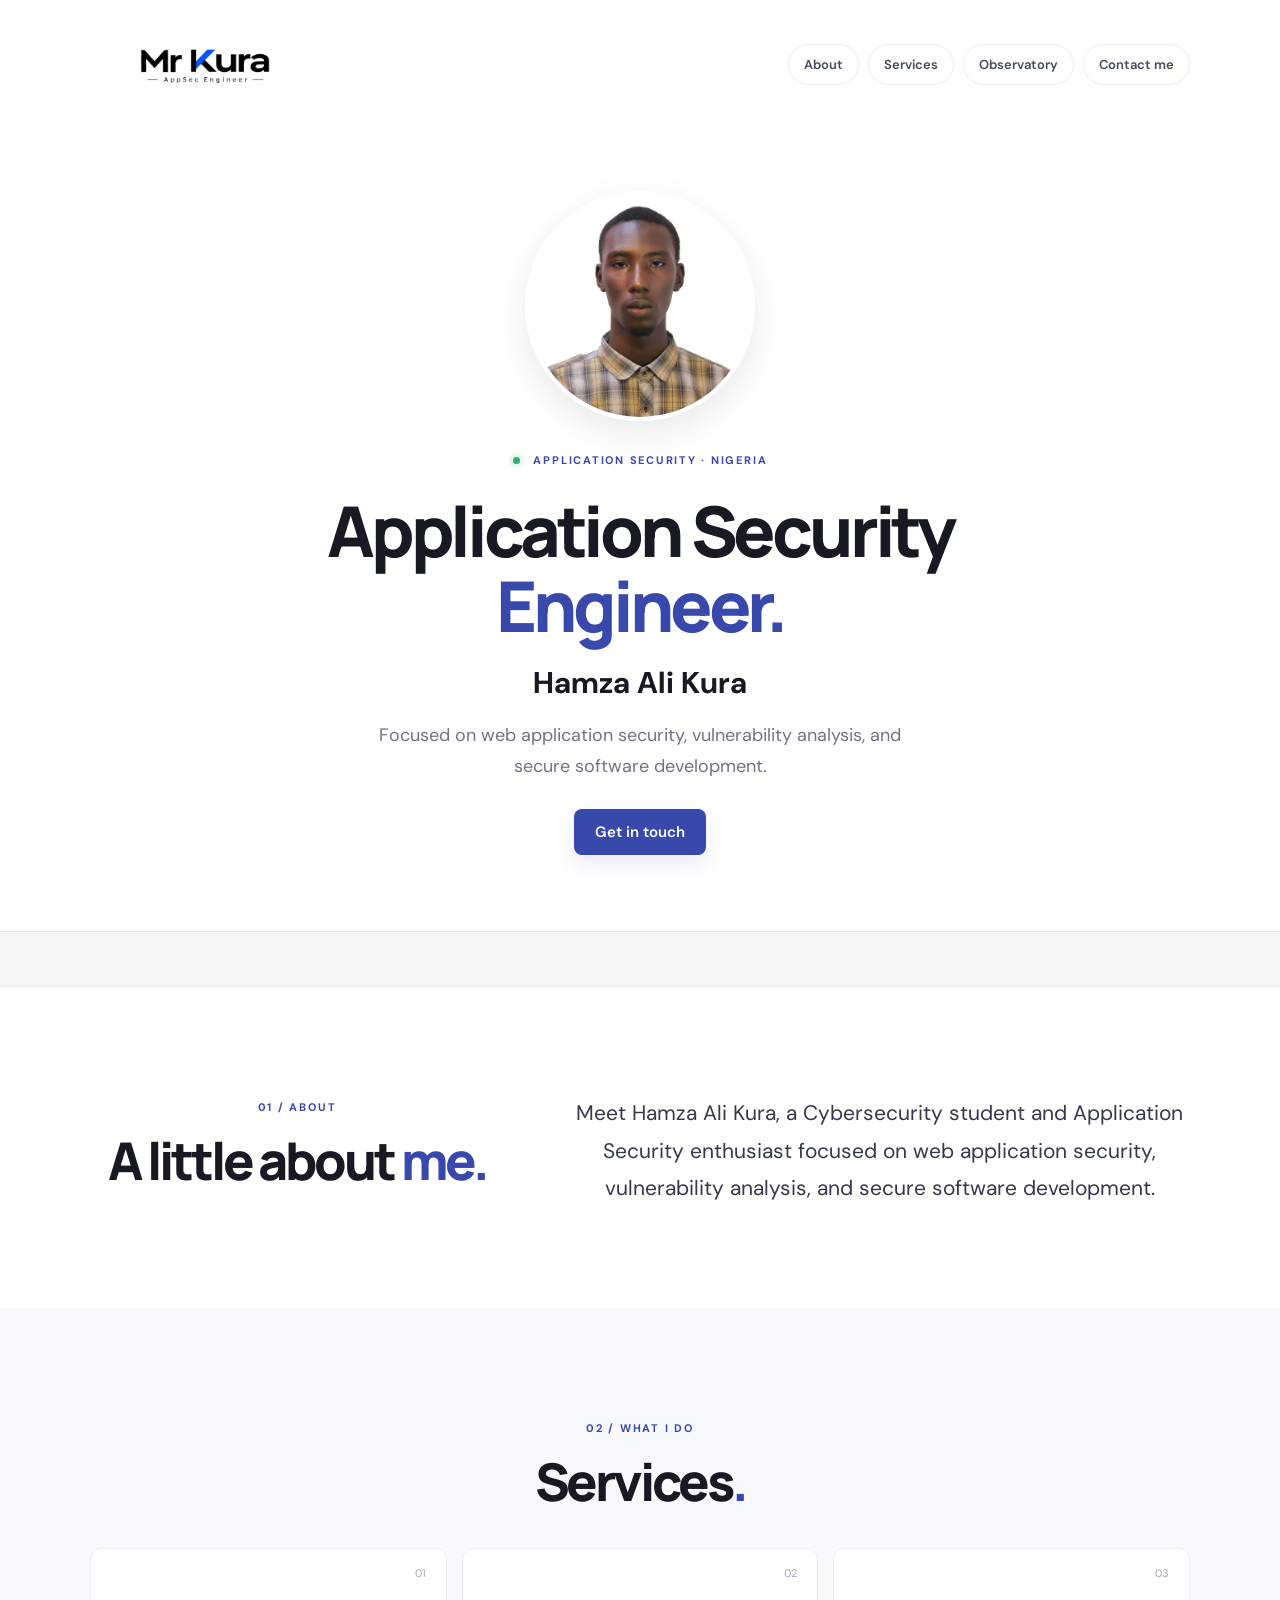
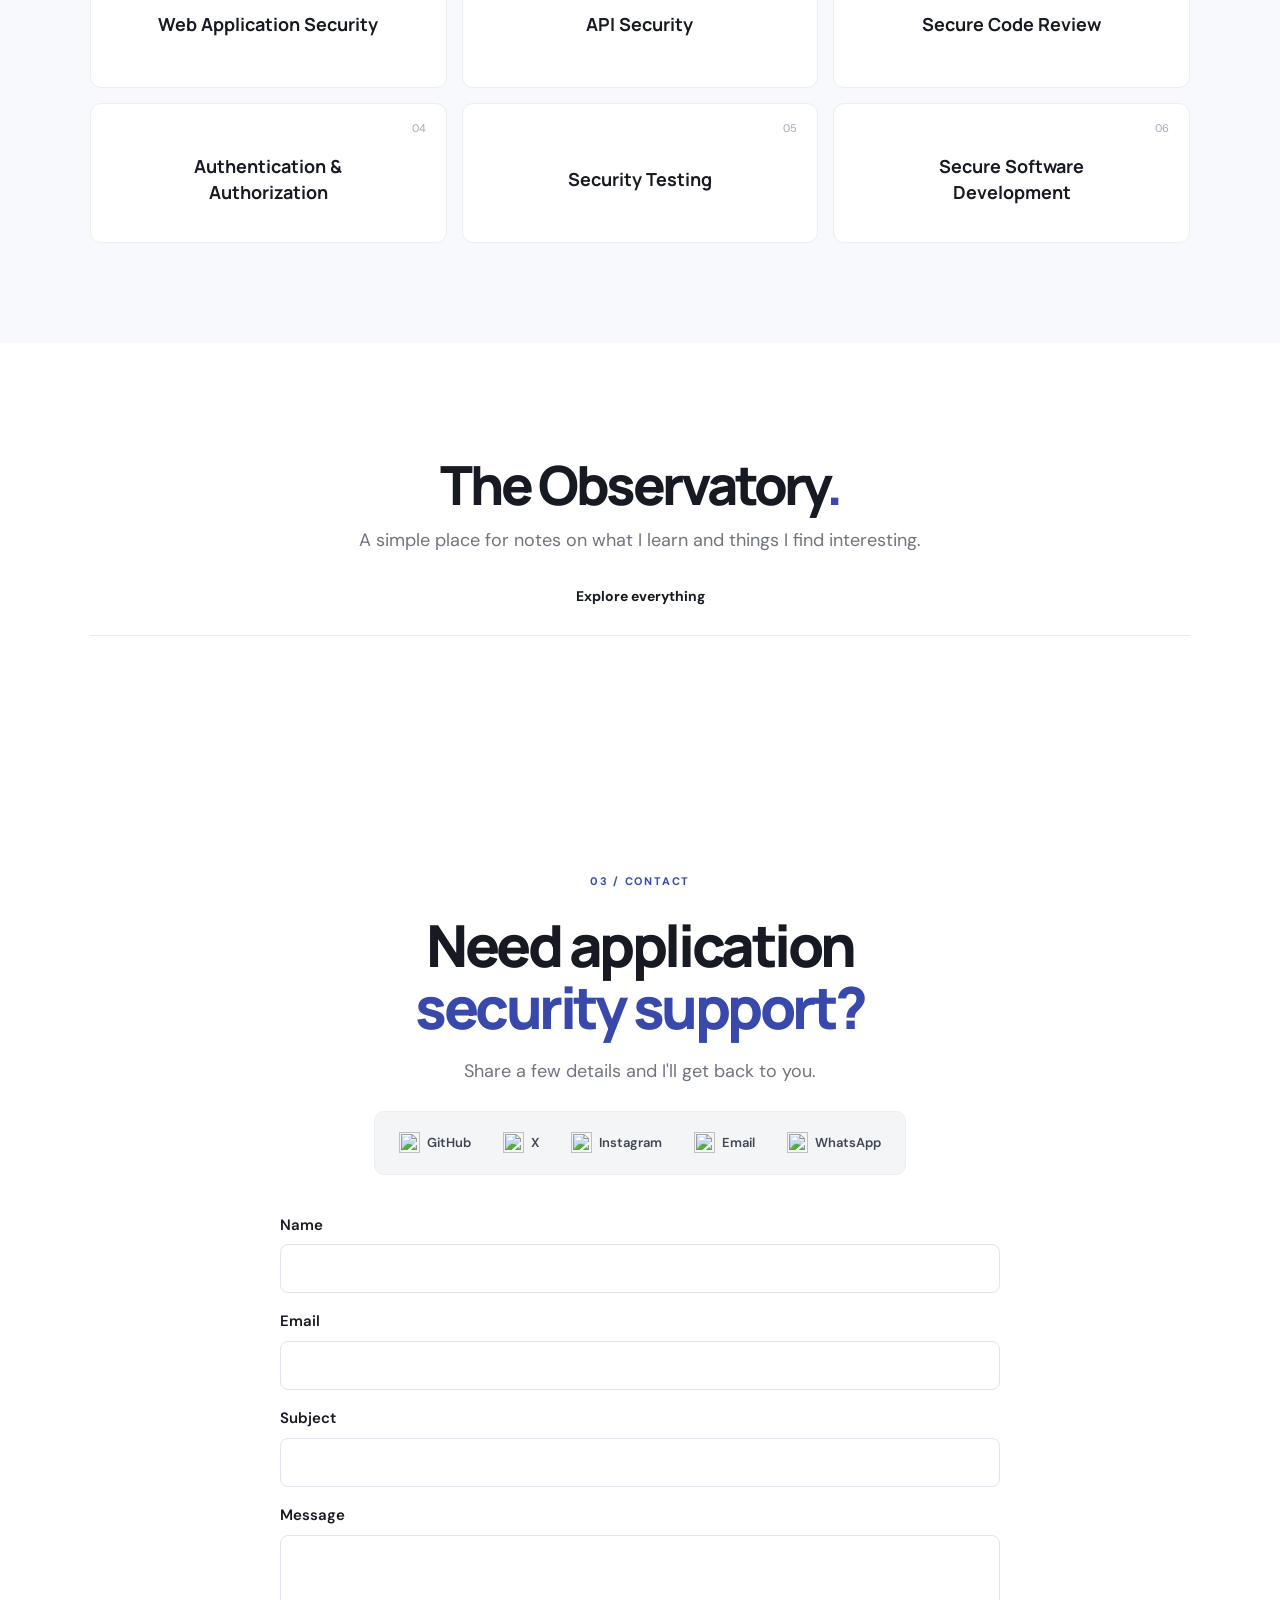
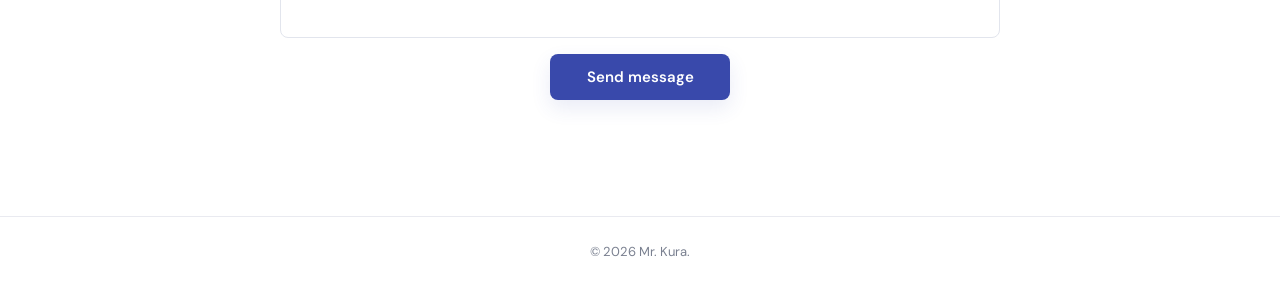
==== commit 0a50b5d1: "Add logo favicon and social previews" ====
--- a/index.html
+++ b/index.html
@@ -3,6 +3,21 @@
 <head>
   <meta charset="utf-8"><meta name="viewport" content="width=device-width,initial-scale=1">
   <meta name="description" content="Hamza Ali Kura — Application Security Engineer focused on web application security, vulnerability analysis, and secure software development.">
+  <link rel="icon" type="image/jpeg" href="/assets/mr-kura-logo.jpg">
+  <link rel="apple-touch-icon" href="/assets/mr-kura-logo.jpg">
+
+  <meta property="og:type" content="website">
+  <meta property="og:title" content="Mr. Kura — Application Security Engineer">
+  <meta property="og:description" content="Hamza Ali Kura — Application Security Engineer focused on web application security, vulnerability analysis, and secure software development.">
+  <meta property="og:url" content="https://mr-kura.github.io/">
+  <meta property="og:image" content="https://mr-kura.github.io/assets/mr-kura-logo.jpg">
+  <meta property="og:image:width" content="1232">
+  <meta property="og:image:height" content="693">
+
+  <meta name="twitter:card" content="summary_large_image">
+  <meta name="twitter:title" content="Mr. Kura — Application Security Engineer">
+  <meta name="twitter:description" content="Application Security Engineer focused on web application security, vulnerability analysis, and secure software development.">
+  <meta name="twitter:image" content="https://mr-kura.github.io/assets/mr-kura-logo.jpg">
   <meta name="theme-color" content="#ffffff"><title>Mr. Kura — Application Security Engineer</title>
   <link rel="preconnect" href="https://fonts.googleapis.com"><link rel="preconnect" href="https://fonts.gstatic.com" crossorigin>
   <link href="https://fonts.googleapis.com/css2?family=DM+Sans:wght@400;500;600;700&family=Manrope:wght@400;500;600;700;800&display=swap" rel="stylesheet">
--- a/styles.css
+++ b/styles.css
@@ -1034,13 +1034,14 @@
   }
 
   .site-header .brand {
-    flex: 0 1 220px !important;
-    width: 220px !important;
+    flex: 0 1 240px !important;
+    width: 240px !important;
     max-width: calc(100% - 56px) !important;
+    pointer-events: none !important;
   }
 
   .site-header .brand img {
-    width: 220px !important;
+    width: 240px !important;
     max-width: 100% !important;
     height: auto !important;
   }
@@ -1134,12 +1135,12 @@
 /* Very small phones */
 @media (max-width: 360px) {
   .site-header .brand {
-    flex-basis: 145px !important;
-    width: 145px !important;
+    flex-basis: 160px !important;
+    width: 160px !important;
   }
 
   .site-header .brand img {
-    width: 145px !important;
+    width: 160px !important;
   }
 }
 
@@ -1210,3 +1211,8 @@
   opacity: .55;
   cursor: wait;
 }
+
+/* Keep the header logo non-clickable on desktop and mobile */
+.site-header .brand {
+  pointer-events: none !important;
+}
